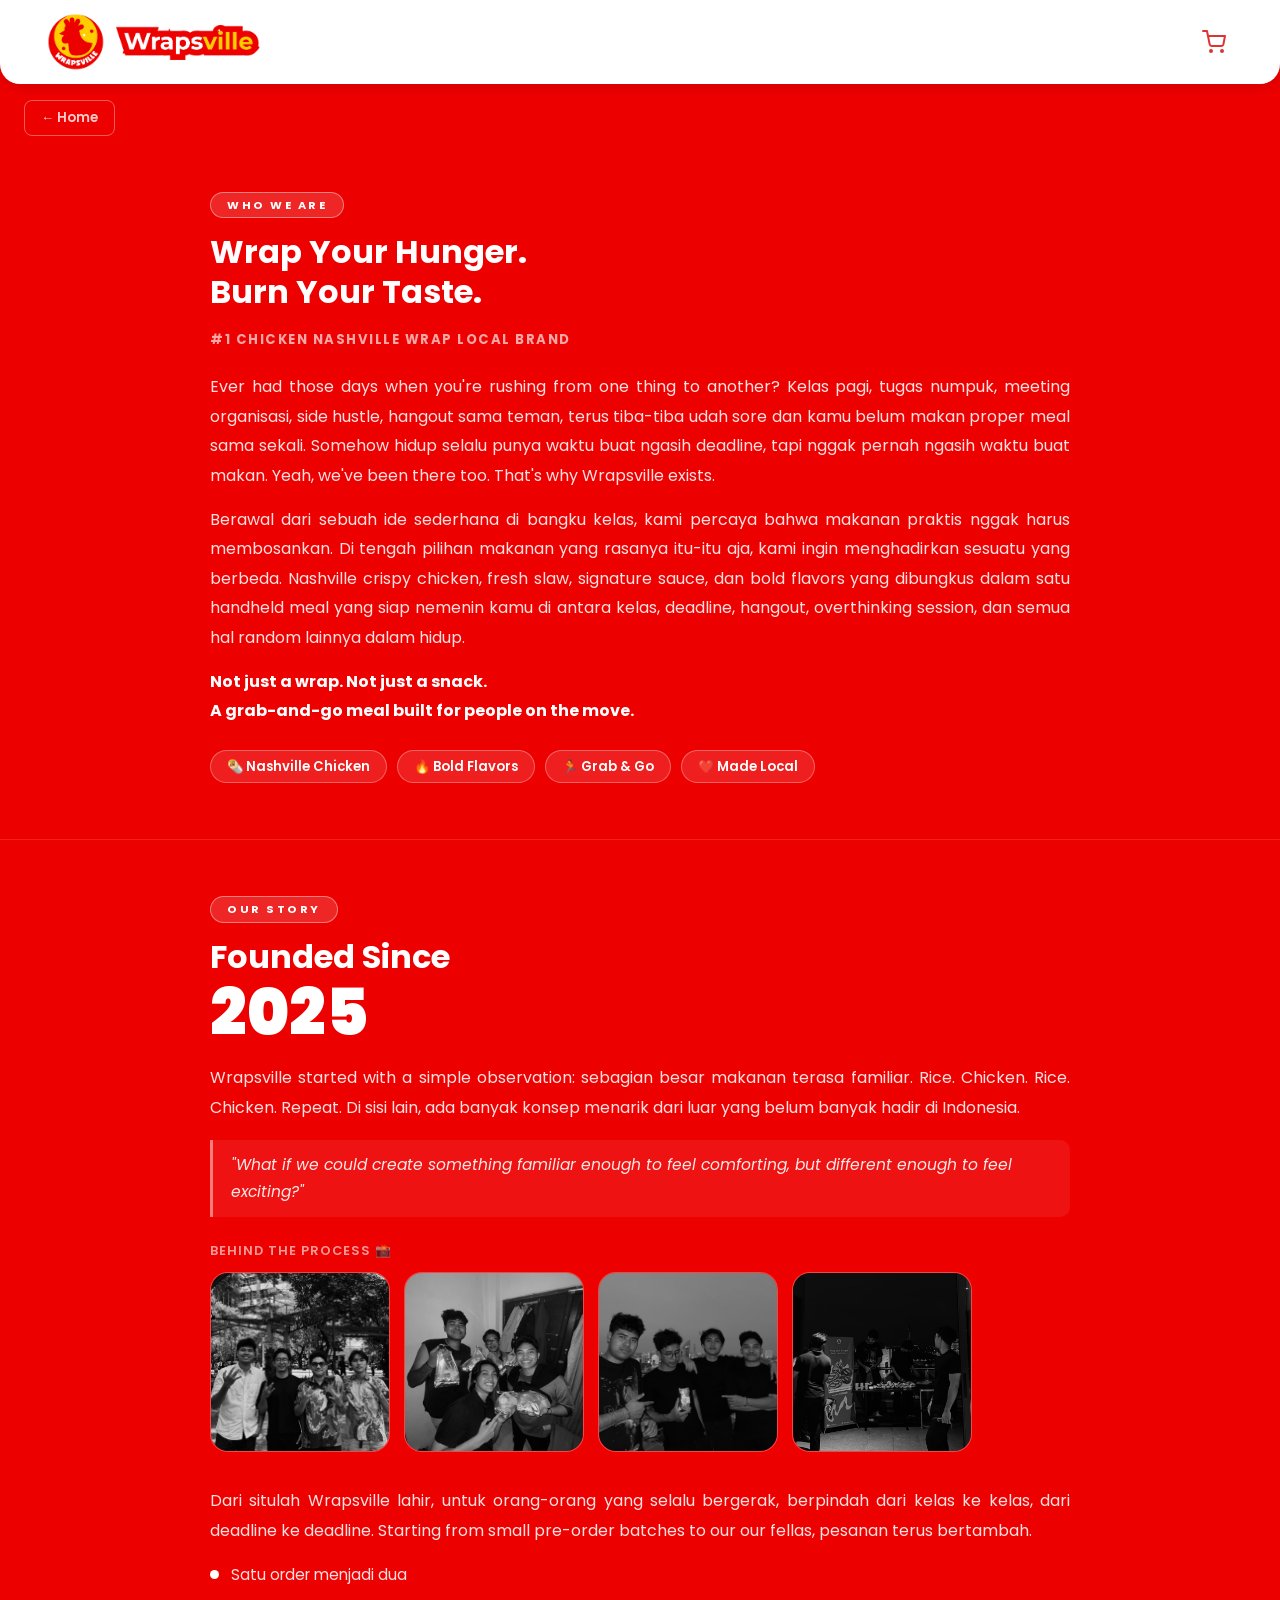
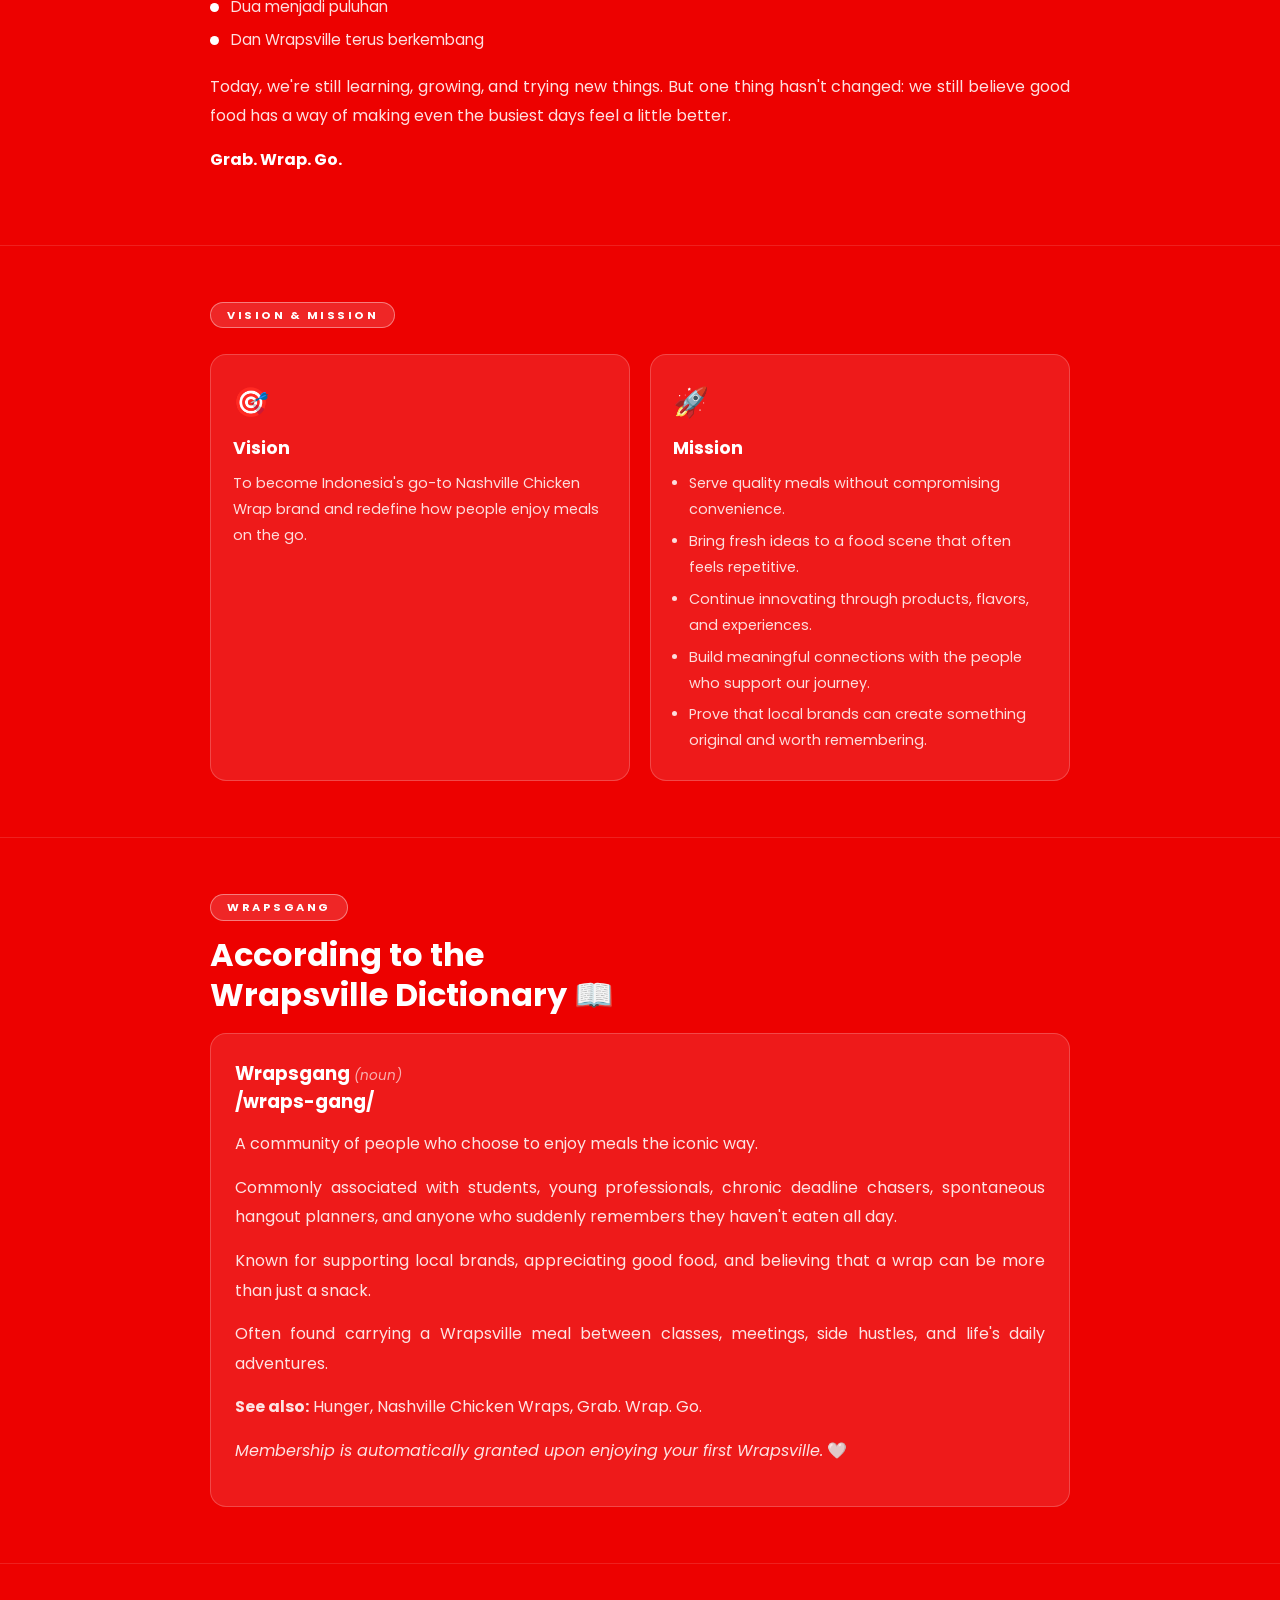
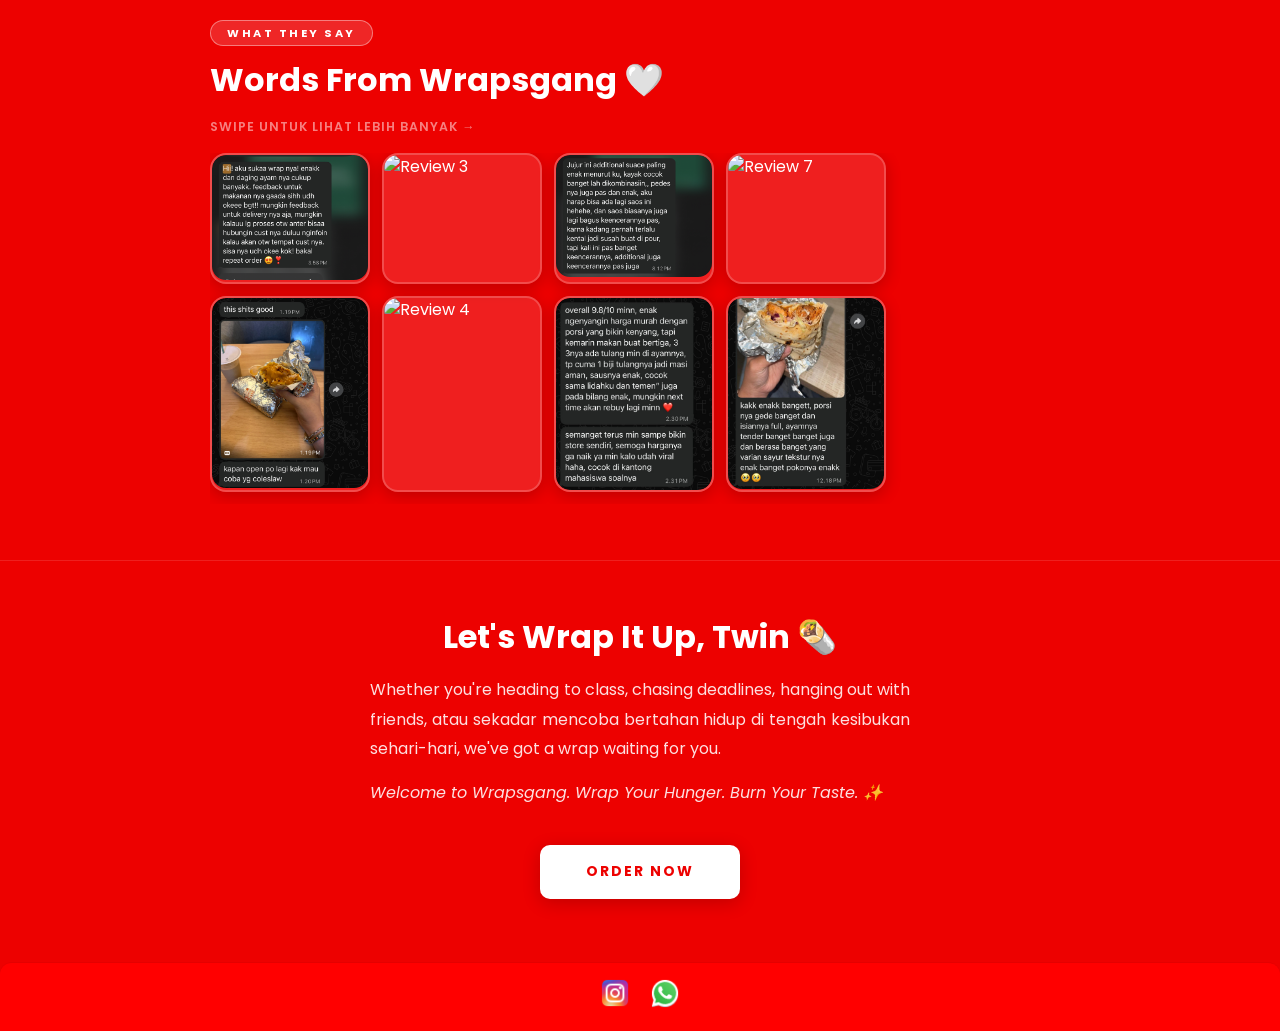
==== about.html @ b7c37b1e "update v2" ====
<!DOCTYPE html>
<html lang="id">
<head>
  <meta charset="UTF-8">
  <meta name="viewport" content="width=device-width, initial-scale=1.0">
  <title>About Us - Wrapsville</title>
  <link rel="stylesheet" href="css/style.css">
  <link rel="stylesheet" href="css/about.css">
</head>
<body>

  <!-- Navbar -->
  <header class="navbar">
    <div class="container">
      <div class="logo-wrapper">
        <img src="images/logowrapsville.png" alt="Wrapsville Logo" class="logo">
        <img src="images/text-wrapsville.png" alt="Wrapsville Text" class="logo-text">
      </div>
      <nav>
        <ul>
          <li>
            <a href="order.html" class="navbar-cart-btn" title="Order">
              <svg width="24" height="24" viewBox="0 0 24 24" fill="none" stroke="currentColor" stroke-width="2" stroke-linecap="round" stroke-linejoin="round">
                <circle cx="9" cy="21" r="1"/><circle cx="20" cy="21" r="1"/>
                <path d="M1 1h4l2.68 13.39a2 2 0 002 1.61h9.72a2 2 0 002-1.61L23 6H6"/>
              </svg>
            </a>
          </li>
        </ul>
      </nav>
    </div>
  </header>

  <main>
    <a href="index.html" class="au-back-btn">← Home</a>

    <!-- ===== WHO WE ARE ===== -->
    <section class="au-section au-who">
      <div class="au-container">

        <div class="au-badge">WHO WE ARE</div>
        <h2 class="au-title">Wrap Your Hunger.<br>Burn Your Taste.</h2>
        <p class="au-tagline">#1 Chicken Nashville Wrap Local Brand</p>

        <p class="au-body">
          Ever had those days when you're rushing from one thing to another?
            Kelas pagi, tugas numpuk, meeting organisasi, side hustle, hangout sama teman, terus tiba-tiba udah sore dan kamu belum makan proper meal sama sekali.
            Somehow hidup selalu punya waktu buat ngasih deadline, tapi nggak pernah ngasih waktu buat makan.
            Yeah, we've been there too.
            That's why Wrapsville exists.
        </p>
        <p class="au-body">
        Berawal dari sebuah ide sederhana di bangku kelas, kami percaya bahwa makanan praktis nggak harus membosankan. Di tengah pilihan makanan yang rasanya itu-itu aja, kami ingin menghadirkan sesuatu yang berbeda.
        Nashville crispy chicken, fresh slaw, signature sauce, dan bold flavors yang dibungkus dalam satu handheld meal yang siap nemenin kamu di antara kelas, deadline, hangout, overthinking session, dan semua hal random lainnya dalam hidup.
        </p>
        <p class="au-body au-closing-line">
          Not just a wrap. Not just a snack.<br>
          A grab-and-go meal built for people on the move.
        </p>

        <div class="au-pills">
          <span class="au-pill">🌯 Nashville Chicken</span>
          <span class="au-pill">🔥 Bold Flavors</span>
          <span class="au-pill">🏃 Grab &amp; Go</span>
          <span class="au-pill">❤️ Made Local</span>
        </div>

      </div>
    </section>

    <!-- ===== OUR STORY ===== -->
    <section class="au-section au-founded">
      <div class="au-container au-founded-grid">

        <div class="au-founded-text">
          <div class="au-founded-top">
            <div class="au-badge">OUR STORY</div>
            <h2 class="au-title">Founded Since<br><span class="au-year">2025</span></h2>
          </div>

          <p class="au-body">
            Wrapsville started with a simple observation: sebagian besar makanan terasa familiar.
            Rice. Chicken. Rice. Chicken. Repeat. Di sisi lain, ada banyak konsep menarik dari
            luar yang belum banyak hadir di Indonesia.
          </p>

          <blockquote class="au-quote">
            "What if we could create something familiar enough to feel comforting,
            but different enough to feel exciting?"
          </blockquote>

          <!-- Swipeable moments gallery -->
          <div class="au-moments-wrap">
            <p class="au-moments-label">Behind the Process 📸</p>
            <div class="au-moments">
              <div class="au-moment-item">
                <img src="images/moment1.jpeg" alt="Wrapsville Moment 1">
              </div>
              <div class="au-moment-item">
                <img src="images/moment2.jpg" alt="Wrapsville Moment 2">
              </div>
              <div class="au-moment-item">
                <img src="images/moment3.jpeg" alt="Wrapsville Moment 3">
              </div>
              <div class="au-moment-item">
                <img src="images/moment4.jpeg" alt="Wrapsville Moment 4">
              </div>
            </div>
          </div>

          <p class="au-body">
            Dari situlah Wrapsville lahir, untuk orang-orang yang selalu bergerak,
            berpindah dari kelas ke kelas, dari deadline ke deadline.
            Starting from small pre-order batches to our our fellas,
            pesanan terus bertambah.
          </p>

          <div class="au-milestones">
            <div class="au-milestone"><span class="au-milestone-dot"></span><span>Satu order menjadi dua</span></div>
            <div class="au-milestone"><span class="au-milestone-dot"></span><span>Dua menjadi puluhan</span></div>
            <div class="au-milestone"><span class="au-milestone-dot"></span><span>Dan Wrapsville terus berkembang</span></div>
          </div>

          <p class="au-body">
            Today, we're still learning, growing, and trying new things.
            But one thing hasn't changed:
            we still believe good food has a way of making even the busiest days feel a little better.
          </p>
          <p class="au-body au-closing-line">Grab. Wrap. Go.</p>
        </div>


      </div>
    </section>

    <!-- ===== VISION & MISSION ===== -->
    <section class="au-section au-vismis">
      <div class="au-container">

        <div class="au-badge">VISION & MISSION</div>

        <div class="au-vismis-grid">
          <div class="au-vismis-card">
            <span class="au-vismis-icon">🎯</span>
            <h3>Vision</h3>
            <p>To become Indonesia's go-to Nashville Chicken Wrap brand and redefine
            how people enjoy meals on the go.</p>
          </div>

          <div class="au-vismis-card">
            <span class="au-vismis-icon">🚀</span>
            <h3>Mission</h3>
            <ul>
              <li>Serve quality meals without compromising convenience.</li>
              <li>Bring fresh ideas to a food scene that often feels repetitive.</li>
              <li>Continue innovating through products, flavors, and experiences.</li>
              <li>Build meaningful connections with the people who support our journey.</li>
              <li>Prove that local brands can create something original and worth remembering.</li>
            </ul>
          </div>
        </div>

      </div>
    </section>

    <!-- ===== WRAPSGANG ===== -->
    <section class="au-section au-wrapsgang">
      <div class="au-container">

        <div class="au-badge">WRAPSGANG</div>
        <h2 class="au-title">According to the<br>Wrapsville Dictionary 📖</h2>

       <div class="au-wg-def">

  <p class="au-wg-word">
    Wrapsgang <em>(noun)</em><br>
    /wraps-gang/
  </p>

  <p class="au-body">
    A community of people who choose to enjoy meals the iconic way.
  </p>

  <p class="au-body">
    Commonly associated with students, young professionals,
    chronic deadline chasers, spontaneous hangout planners,
    and anyone who suddenly remembers they haven't eaten all day.
  </p>

  <p class="au-body">
    Known for supporting local brands, appreciating good food,
    and believing that a wrap can be more than just a snack.
  </p>

  <p class="au-body">
    Often found carrying a Wrapsville meal between classes,
    meetings, side hustles, and life's daily adventures.
  </p>

  <p class="au-body">
    <strong>See also:</strong> Hunger, Nashville Chicken Wraps, Grab. Wrap. Go.
  </p>

  <p class="au-body">
    <em>Membership is automatically granted upon enjoying your first Wrapsville.</em> 🤍
  </p>

</div>

      </div>
    </section>

    <!-- ===== TESTIMONI ===== -->
    <section class="au-section au-testi">
      <div class="au-container">

        <div class="au-badge">WHAT THEY SAY</div>
        <h2 class="au-title">Words From Wrapsgang 🤍</h2>
        <p class="au-testi-hint">Swipe untuk lihat lebih banyak →</p>

        <div class="au-testi-scroll">
          <!-- Row 1 -->
          <div class="au-testi-img testi-pop"><img src="images/testi1.PNG" alt="Review 1"></div>
          <div class="au-testi-img testi-pop"><img src="images/testi2.PNG" alt="Review 2"></div>
          <div class="au-testi-img testi-pop"><img src="images/testi3.png" alt="Review 3"></div>
          <div class="au-testi-img testi-pop"><img src="images/testi4.png" alt="Review 4"></div>
          <div class="au-testi-img testi-pop"><img src="images/testi5.PNG" alt="Review 5"></div>
          <!-- Row 2 -->
          <div class="au-testi-img testi-pop"><img src="images/testi6.jpeg" alt="Review 6"></div>
          <div class="au-testi-img testi-pop"><img src="images/testi7.png" alt="Review 7"></div>
          <div class="au-testi-img testi-pop"><img src="images/testi8.jpeg" alt="Review 8"></div>
          <div class="au-testi-img testi-pop"><img src="images/testi9.jpeg" alt="Review 9"></div>
          <div class="au-testi-img testi-pop"><img src="images/testi10.jpeg" alt="Review 10"></div>
          <div class="au-testi-img testi-pop"><img src="images/testi11.jpeg" alt="Review 11"></div>
          <div class="au-testi-img testi-pop"><img src="images/testi12.jpeg" alt="Review 12"></div>
          <div class="au-testi-img testi-pop"><img src="images/testi13.jpeg" alt="Review 13"></div>
          <div class="au-testi-img testi-pop"><img src="images/testi14.jpeg" alt="Review 14"></div>
        </div>

      </div>
    </section>

    <!-- ===== CTA ENDING ===== -->
    <section class="au-section au-cta">
      <div class="au-container au-cta-inner">
        <h2 class="au-title">Let's Wrap It Up, Twin 🌯</h2>
        <p class="au-body">
          Whether you're heading to class, chasing deadlines, hanging out with friends,
          atau sekadar mencoba bertahan hidup di tengah kesibukan sehari-hari,
          we've got a wrap waiting for you.
        </p>
        <p class="au-body"><em>Welcome to Wrapsgang. Wrap Your Hunger. Burn Your Taste. ✨</em></p>
        <a href="order.html" class="btn-order au-cta-btn">ORDER NOW</a>
      </div>
    </section>

  </main>

  <footer>
    <section class="contact">
      <a href="https://www.instagram.com/wrapsville" target="_blank">
        <img src="images/instagram.png" alt="Instagram" class="social-icon">
      </a>
      <a href="https://wa.me/6285726611421" target="_blank">
        <img src="images/whatsapp.png" alt="WhatsApp" class="social-icon">
      </a>
    </section>
  </footer>

  <script>
    const testiItems = document.querySelectorAll(".au-testi-img.testi-pop");
    const testiObserver = new IntersectionObserver((entries) => {
      entries.forEach((entry, i) => {
        if (entry.isIntersecting) {
          setTimeout(() => {
            entry.target.classList.add("testi-pop-visible");
          }, i * 60);
          testiObserver.unobserve(entry.target);
        }
      });
    }, { threshold: 0.1, rootMargin: "0px 0px -40px 0px" });
    testiItems.forEach(item => testiObserver.observe(item));

    /* Drag-to-scroll on desktop */
    const scroll = document.querySelector(".au-testi-scroll");
    if (scroll) {
      let isDown = false, startX, scrollLeft;
      scroll.addEventListener("mousedown", e => {
        isDown = true; startX = e.pageX - scroll.offsetLeft; scrollLeft = scroll.scrollLeft;
      });
      scroll.addEventListener("mouseleave", () => isDown = false);
      scroll.addEventListener("mouseup", () => isDown = false);
      scroll.addEventListener("mousemove", e => {
        if (!isDown) return;
        e.preventDefault();
        scroll.scrollLeft = scrollLeft - (e.pageX - scroll.offsetLeft - startX);
      });
    }
  </script>

</body>
</html>
---- css/style.css ----
@import url('https://fonts.googleapis.com/css2?family=Poppins:wght@400;500;600;700;800;900&display=swap');

@font-face {
  font-family: 'beautifreak';
  src: url('../fonts/beautifreak.otf') format('opentype');
  font-weight: normal;
  font-style: normal;
}

* {
  margin: 0;
  padding: 0;
  box-sizing: border-box;
}

body {
  font-family: 'Poppins', sans-serif;
  background-color: #ed0100; 
  color: #fff;
  line-height: 1.5;
}

/* ===== Splash Screen ===== */
#splashScreen {
  position: fixed;
  inset: 0;
  background: #ffffff;
  display: flex;
  flex-direction: column;
  align-items: center;
  justify-content: center;
  gap: 24px;
  z-index: 9999;
  transition: opacity 0.6s ease;
}

#splashScreen.splash-fade-out {
  opacity: 0;
  pointer-events: none;
}

#splashLogo {
  width: 180px;
  height: auto;
  animation: splashPop 0.5s cubic-bezier(0.175, 0.885, 0.32, 1.275) forwards;
}

#splashTagline {
  width: 220px;
  height: auto;
  animation: splashFadeUp 0.5s ease 0.25s both;
}

@keyframes splashPop {
  from { transform: scale(0.5); opacity: 0; }
  to   { transform: scale(1);   opacity: 1; }
}

@keyframes splashFadeUp {
  from { transform: translateY(14px); opacity: 0; }
  to   { transform: translateY(0);    opacity: 1; }
}

/* ===== Navbar ===== */
.navbar {
  background-color: #fff;
  color: #d33;
  padding: 12px 16px;
  position: sticky;
  top: 0;
  z-index: 100;
  box-shadow: 0 4px 12px rgba(0,0,0,0.1);
  border-radius: 0 0 20px 20px;
}

.navbar .container {
  display: flex;
  justify-content: space-between;
  align-items: center;
}

/* Bungkus logo + tulisan */
.logo-wrapper {
  display: flex;
  align-items: center;
  gap: 10px;
}

.navbar .logo {
  height: 50px;
}

.navbar .logo-text {
  height: 25px;
}

.navbar nav ul {
  list-style: none;
  display: flex;
  gap: 3px;
}

.navbar nav ul li a {
  text-decoration: none;
  color: #d33;
  font-weight: bold;
  padding: 1px 5px;
  border-radius: 6px;
  transition: background 0.3s;
}

.navbar nav ul li a:hover {
  background-color: #f2f2f2;
}

.navbar-cart-btn {
  display: flex;
  align-items: center;
  justify-content: center;
  color: #d33;
  padding: 6px;
  border-radius: 8px;
  transition: background 0.2s;
  text-decoration: none;
}

.navbar-cart-btn:hover {
  background-color: #f2f2f2;
}

.navbar-cart-btn svg {
  display: block;
}

/* ===== Tweak Responsive Navbar (letakkan setelah definisi di atas) ===== */
@media (min-width: 769px) {
  .logo-wrapper { margin-left: 30px; }
  .navbar .logo { height: 60px; }
  .navbar .logo-text { height: 35px; }
  .navbar nav ul { margin-right: 30px; gap: 10px; }
  .navbar nav ul li a { font-size: 0.85rem; letter-spacing: 1px; padding: 3px 8px; }
}

@media (max-width: 768px) {
  .navbar nav ul { justify-content: flex-start; gap: 3px; }
  .navbar nav ul li a { font-size: 0.85rem; letter-spacing: 0.5px; padding: 2px 6px; }
  .navbar .logo { height: 45px; }
  .navbar .logo-text { height: 22px; }
}


/* Hero Section */
.hero {
  position: relative;
  text-align: center;
  padding: 20px;
}

.hero-img {
  width: 100%;
  max-height: 300px;
  object-fit: cover;
  border-radius: 12px;
}

.hero-text {
  position: absolute;
  top: 50%;
  left: 50%;
  transform: translate(-50%, -50%);
  color: #fff;
  width: 90%;
  text-decoration: solid;
}

.hero-text h1 {
  font-size: 2rem;
  margin-bottom: 8px;
  color: #fff;
  
}

.hero-text p {
  font-size: 1rem;
  margin-bottom: 42px;
  margin-top: 20px;
  font-weight: bold;
}

@media (max-width: 480px) {
    .hero-text .hero-logo {
        width: 100px; /* lebih kecil di mobile */
        height: 100px;
    }
}

.btn-aboutus {
  display: inline-block;
  margin-bottom: 14px;
  padding: 8px 20px;
  background: rgba(255,255,255,0.15);
  color: #fff;
  text-decoration: none;
  font-size: 0.82rem;
  font-weight: 700;
  letter-spacing: 1px;
  border-radius: 8px;
  border: 1.5px solid rgba(255,255,255,0.45);
  transition: background 0.2s, border-color 0.2s;
}

.btn-aboutus:hover {
  background: rgba(255,255,255,0.25);
  border-color: #fff;
}

.btn-order {
  display: inline-block;
  padding: 14px 40px;
  background: #fff;
  color: #ed0100;
  text-decoration: none;
  font-family: 'Poppins', sans-serif;
  font-size: 0.95rem;
  font-weight: 700;
  letter-spacing: 1.5px;
  border-radius: 50px;
  position: relative;
  overflow: hidden;
  box-shadow: 0 4px 18px rgba(0,0,0,0.18);
  transition: transform 0.25s, box-shadow 0.25s, background 0.3s, color 0.3s;
}

/* Shimmer sweep */
.btn-order::after {
  content: '';
  position: absolute;
  top: 0;
  left: -110%;
  width: 70%;
  height: 100%;
  background: linear-gradient(120deg, transparent, rgba(255,255,255,0.55), transparent);
  transition: left 0.55s ease;
}

.btn-order:hover {
  background: #ed0100;
  color: #fff;
  transform: scale(1.06);
  box-shadow: 0 8px 28px rgba(237,1,0,0.4);
}

.btn-order:hover::after {
  left: 150%;
}

/* ===== About Section ===== */
.about {
  display: grid;
  grid-template-columns: 1.5fr 1fr; /* gambar kiri, teks kanan */
  align-items: center;
  gap: 40px;
  max-width: 1100px;
  margin: 20px auto; /* rapat ke hero */
  padding: 40px 40px 20px 40px; /* padding bawah dikurangi supaya level lebih mepet */
  color: #fff;
  border-radius: 12px;
}

.about-image {
  display: flex;
  flex-direction: row;
  justify-content: flex-start; /* konten mulai dari kiri */
  align-items: flex-start;
  gap: 0px; 
}

.about-image .menu-item {
  text-align: center;
  margin: 0; 
  padding: 0;
  flex: none; 
}

.about-image .menu-item img {
  display: block;
  margin: 0;
  max-width: 220px; 
  border-radius: 12px;
}

.about-image .menu-item:nth-child(1) img {
  max-width: 180px; 
}

.about-image .menu-item:nth-child(2) img {
  max-width: 180px; 
}

.about-image .menu-item:nth-child(3) img {
  max-width: 180px;
  width: 180px;
  object-fit: contain;
}

.about-image .menu-item h3 {
  margin: 0;
  font-size: 1.1rem;
  font-weight: 600;
  text-transform: uppercase;
}

/* About Text */
.about-text {
  text-align: left; /* rata kanan di desktop */
}

.about-text h2 {
  font-size: 2rem;
  font-weight: 700;
  margin-bottom: 16px;
}

.about-text p {
  font-size: 1rem;
  line-height: 1.8;
  text-align: justify;
}

/* ===== Level Section ===== */
.level {
  display: grid;
  grid-template-columns: 1fr 1fr; /* teks kiri, gambar kanan */
  align-items: center;
  gap: 40px;
  max-width: 1100px;
  margin: 0 auto;
  padding: 20px 40px 40px 40px; /* padding atas dikurangi supaya mepet ke about */
  color: #fff;
}

.level-text h2 {
  font-family: "beautifreak", sans-serif;
  font-size: 2.5rem;
  font-weight: 700;
  margin-bottom: 16px;
  line-height: 1.2;
}

.level-text p {
  font-size: 1.2rem;
  line-height: 1.8;
  text-align: justify;
}

.level-image img {
  width: 100%;
  max-width: 600px;
  border-radius: 16px;
  margin: 0 auto;
  margin-right: -100px;
}

/* ===== Responsive Mobile ===== */
@media (max-width: 768px) {
  .about,
  .level {
    grid-template-columns: 1fr;
    text-align: center;
    padding: 20px 20px;
    margin: 20px auto;
  }

  /* About mobile: teks dulu, gambar HC & HS di bawah */
  .about {
    display: flex;
    flex-direction: column;
    align-items: center;
  }

  .about-text {
    order: 1;
    margin-bottom: 20px;
    text-align: center; /* rata tengah di mobile */
  }

  .about-image {
    order: 2;
    display: flex;
    flex-direction: row;
    justify-content: space-around;
    width: 100%;
    gap: 20px;
  }

  .about-image .menu-item img {
    max-width: 120px; 
  }

  .about-image .menu-item h3 {
    font-size: 0.95rem;
  }

  .about-text h2 {
    font-size: 2rem;
  }

  .about-text p {
    font-size: 1rem;
  }

  .level-text h2 {
    font-size: 2rem;
    margin-bottom: 10px;
  }

  .level-text p {
    font-size: 1rem;
    margin: 0 auto 20px;
  }

  .level-image img {
    max-width: 100%;
  }
}

/* About Section Scroll Horizontal Mobile */
@media (max-width: 768px) {
  .about-image {
    display: flex;
    flex-direction: row;
    overflow-x: auto; /* aktifkan scroll horizontal */
    gap: 16px;
    padding: 10px 0;
    scroll-padding: 10px; /* jarak awal scroll */
    -webkit-overflow-scrolling: touch; /* smooth scroll iOS */
    background: rgba(255,255,255,0.05); /* efek background tipis */
    border-radius: 12px;
  }

  .about-image::-webkit-scrollbar {
    height: 8px; /* tinggi scrollbar */
  }

  .about-image::-webkit-scrollbar-track {
    background: rgba(255,255,255,0.1); 
    border-radius: 4px;
  }

  .about-image::-webkit-scrollbar-thumb {
    background: #ffcd0f; /* warna merah khas Wrapsville */
    border-radius: 4px;
  }

  .about-image .menu-item {
    flex: 0 0 auto; /* jangan mengecil */
    text-align: center;
    background: rgba(255,255,255,0.05);
    padding: 8px;
    border-radius: 12px;
    transition: transform 0.3s;
  }

  .about-image .menu-item:hover {
    transform: scale(1.05);
    background: rgba(255,255,255,0.1);
  }

  .about-image .menu-item img {
    max-width: 120px;
    border-radius: 10px;
  }

  .about-image .menu-item h3 {
    font-size: 1rem;
    margin-top: 6px;
  }
}



/* Floating wraps around about section */
.floating-wraps {
  position: absolute; 
  top: 300px; /* sesuaikan supaya berada di posisi yang diinginkan */
  width: 100%;
  z-index: 1;
}

.wrap-image {
  position: absolute;
  top: -50px; /* naikkan gambar wrap supaya tidak bikin space kosong */
  width: 140px;
  opacity: 0;
  transform: translateY(30px);
  transition: all 0.8s ease;
  z-index: 1;
}
/* wrap kiri awal lebih bawah */
.wrap-image.left {
  left: 0;
  transform: translateY(60px); /* posisi awal lebih bawah */
}

/* wrap kanan normal */
.wrap-image.right {
  right: 0;
  transform: translateY(30px);
}

/* saat show, wrap kiri punya animasi float */
.wrap-image.left.show {
  opacity: 1;
  transform: translateY(50px); /* posisi float relatif lebih bawah */
  animation: float-left 4s ease-in-out infinite;
}

/* wrap kanan show tetap seperti sebelumnya */
.wrap-image.right.show {
  opacity: 1;
  transform: translateY(0);
  animation: float 4s ease-in-out infinite;
}

/* float kiri animasi terpisah */
@keyframes float-left {
  0% { transform: translateY(50px); }
  50% { transform: translateY(40px); }
  100% { transform: translateY(50px); }
}

/* float kanan animasi lama */
@keyframes float {
  0% { transform: translateY(0); }
  50% { transform: translateY(-10px); }
  100% { transform: translateY(0); }
}

/* Media query responsive */
@media (max-width: 480px) {
  .wrap-image { width: 80px; }
  .wrap-image.left { left: 0px; }
  .wrap-image.right { right: 0px; }
}



footer {
    padding: 15px;
    text-align: center;
    font-size: 0.9rem;
    color: #000; /* tulisan copyright tetap terlihat */
    border-top: 1px solid rgba(0,0,0,0.1);
    background-color: red;
    border-radius: 12px 12px 0 0; /* rounded di atas */
}

footer .contact {
    margin-bottom: 8px;
}

footer .contact a {
    margin: 0 8px;
    display: inline-block;
}

footer .social-icon {
    width: 30px;  /* ukuran logo */
    height: auto;
    vertical-align: middle;
    transition: transform 0.3s;
}

footer .social-icon:hover {
    transform: scale(1.1); /* efek hover sedikit membesar */
}


/* Responsive text adjustments */
@media (min-width: 768px) {
  .hero-text h1 {
    font-size: 3rem;
  }

  .hero-text p {
    font-size: 1.2rem;
  }

  .btn-order {
    font-size: 0.9rem;
    letter-spacing: 2.5px;
  }
}

/* ===== About images swipe horizontal di Mobile ===== */
@media (max-width: 768px) {
  .about-image {
    order: 2;
    display: flex;
    flex-direction: row;
    overflow-x: auto; /* bisa di-swipe horizontal */
    justify-content: flex-start;
    width: 100%;
    gap: 20px;
    padding-bottom: 10px; /* space bawah */
    -webkit-overflow-scrolling: touch; /* smooth swipe di iOS */
  }

  .about-image .menu-item {
    flex: 0 0 auto; /* jangan mengecil */
    text-align: center;
  }

  .about-image .menu-item img {
    width: auto; /* tetap sesuai ukuran sebelumnya */
    max-width: none;
    height: auto;
    border-radius: 12px;
  }
}

/* ===== Level section mobile ===== */
@media (max-width: 768px) {
  .level {
    display: flex;
    flex-direction: column; /* teks dulu, gambar di bawah */
    align-items: center; /* center horizontal semua konten */
    text-align: center; /* rata tengah teks */
    padding: 20px 20px;
    gap: 20px;
  }


  .level-image img {
    width: 95vw;    /* hampir full screen */
    height: auto;   /* tetap proporsional */
    max-width: none;
    margin: 0 auto;
    display: block;
  }
}

html, body {
  height: 100%;
  margin: 0;
  display: flex;
  flex-direction: column;
}

/* Biar main ngisi ruang di atas footer */
main {
  flex: 1;
}
---- css/about.css ----
/* ===== Back Button ===== */
.au-back-btn {
  display: inline-block;
  margin: 16px 0 0 24px;
  padding: 7px 16px;
  color: rgba(255,255,255,0.8);
  text-decoration: none;
  font-size: 0.82rem;
  font-weight: 600;
  border: 1.5px solid rgba(255,255,255,0.35);
  border-radius: 8px;
  transition: color 0.2s, border-color 0.2s, background 0.2s;
}

.au-back-btn:hover {
  color: #fff;
  border-color: #fff;
  background: rgba(255,255,255,0.1);
}

/* ===== Base ===== */
.au-section {
  padding: 56px 24px;
  border-bottom: 1px solid rgba(255, 255, 255, 0.12);
}

.au-section:last-of-type {
  border-bottom: none;
}

.au-container {
  max-width: 860px;
  margin: 0 auto;
}

/* Badge */
.au-badge {
  display: inline-block;
  background: rgba(255, 255, 255, 0.15);
  border: 1.5px solid rgba(255, 255, 255, 0.4);
  border-radius: 50px;
  padding: 4px 16px;
  font-size: 0.7rem;
  font-weight: 700;
  letter-spacing: 2.5px;
  color: #fff;
  margin-bottom: 14px;
}

/* Title */
.au-title {
  font-size: 2rem;
  font-weight: 700;
  color: #fff;
  line-height: 1.25;
  margin-bottom: 18px;
}

/* Tagline */
.au-tagline {
  font-size: 0.82rem;
  font-weight: 700;
  letter-spacing: 1.5px;
  color: rgba(255,255,255,0.65);
  text-transform: uppercase;
  margin-bottom: 22px;
}

/* Body text */
.au-body {
  font-size: 1rem;
  line-height: 1.85;
  color: rgba(255, 255, 255, 0.88);
  margin-bottom: 14px;
  text-align: justify;
}

.au-closing-line {
  font-weight: 700;
  color: #fff;
}

/* ===== WHO WE ARE — Hero Logo ===== */
.au-hero-logo-wrap {
  text-align: center;
  margin-bottom: 28px;
}

.au-hero-logo {
  width: 90px;
  height: auto;
  display: inline-block;
  filter: drop-shadow(0 8px 20px rgba(0,0,0,0.2));
  animation: floatSlow 4s ease-in-out infinite;
}

/* Pills */
.au-pills {
  display: flex;
  flex-wrap: wrap;
  gap: 10px;
  margin-top: 24px;
}

.au-pill {
  background: rgba(255,255,255,0.12);
  border: 1.5px solid rgba(255,255,255,0.3);
  border-radius: 50px;
  padding: 6px 16px;
  font-size: 0.82rem;
  font-weight: 600;
  color: #fff;
}

/* ===== Moments Gallery ===== */
.au-moments-wrap {
  margin: 24px 0;
}

.au-moments-label {
  font-size: 0.8rem;
  font-weight: 600;
  letter-spacing: 1px;
  color: rgba(255,255,255,0.6);
  text-transform: uppercase;
  margin-bottom: 12px;
}

.au-moments {
  display: flex;
  flex-direction: row;
  gap: 14px;
  overflow-x: auto;
  padding-bottom: 10px;
  -webkit-overflow-scrolling: touch;
  scroll-snap-type: x mandatory;
}

.au-moments::-webkit-scrollbar {
  height: 4px;
}

.au-moments::-webkit-scrollbar-track {
  background: rgba(255,255,255,0.1);
  border-radius: 4px;
}

.au-moments::-webkit-scrollbar-thumb {
  background: rgba(255,255,255,0.4);
  border-radius: 4px;
}

.au-moment-item {
  flex: 0 0 auto;
  scroll-snap-align: start;
  width: 180px;
  height: 180px;
  border-radius: 18px;
  overflow: hidden;
  background: rgba(255,255,255,0.1);
  border: 1.5px solid rgba(255,255,255,0.2);
  transition: transform 0.2s;
}

.au-moment-item:hover {
  transform: scale(1.03);
}

.au-moment-item img {
  width: 100%;
  height: 100%;
  object-fit: cover;
  display: block;
}


.au-moment-item {
  position: relative;
}

/* ===== OUR STORY ===== */
.au-founded-grid {
  display: block;
}

.au-founded-top {
  margin-bottom: 4px;
}

.au-year {
  font-size: 4rem;
  font-weight: 900;
  color: #fff;
  display: block;
  line-height: 1;
  margin-top: 4px;
}

.au-quote {
  border-left: 3px solid rgba(255,255,255,0.45);
  padding: 12px 18px;
  margin: 18px 0;
  font-style: italic;
  font-size: 0.97rem;
  color: rgba(255,255,255,0.9);
  line-height: 1.7;
  background: rgba(255,255,255,0.07);
  border-radius: 0 10px 10px 0;
}

.au-milestones {
  display: flex;
  flex-direction: column;
  gap: 10px;
  margin: 18px 0 20px;
}

.au-milestone {
  display: flex;
  align-items: center;
  gap: 12px;
  font-size: 0.95rem;
  color: rgba(255,255,255,0.88);
}

.au-milestone-dot {
  width: 9px;
  height: 9px;
  border-radius: 50%;
  background: #fff;
  flex-shrink: 0;
}

/* Desktop: kanan column */
.au-founded-img-desktop {
  display: flex;
  align-items: center;
  justify-content: center;
  position: sticky;
  top: 100px;
}

/* Mobile inline: hidden di desktop */
.au-founded-img-mobile {
  display: none;
}

.au-story-img {
  width: 100%;
  max-width: 240px;
  display: block;
  margin: 0 auto;
  filter: drop-shadow(0 12px 28px rgba(0,0,0,0.2));
  animation: floatSlow 4s ease-in-out infinite;
}

@keyframes floatSlow {
  0%, 100% { transform: translateY(0); }
  50%       { transform: translateY(-14px); }
}

/* ===== Vision & Mission ===== */
.au-vismis-grid {
  display: grid;
  grid-template-columns: 1fr 1fr;
  gap: 20px;
  margin-top: 12px;
}

.au-vismis-card {
  background: rgba(255, 255, 255, 0.1);
  border: 1.5px solid rgba(255, 255, 255, 0.2);
  border-radius: 16px;
  padding: 26px 22px;
}

.au-vismis-icon {
  font-size: 1.8rem;
  display: block;
  margin-bottom: 10px;
}

.au-vismis-card h3 {
  font-size: 1.1rem;
  font-weight: 700;
  color: #fff;
  margin-bottom: 10px;
}

.au-vismis-card p,
.au-vismis-card li {
  font-size: 0.9rem;
  line-height: 1.8;
  color: rgba(255, 255, 255, 0.85);
}

.au-vismis-card ul {
  padding-left: 16px;
  display: flex;
  flex-direction: column;
  gap: 6px;
}

/* ===== Wrapsgang ===== */
.au-wg-def {
  background: rgba(255,255,255,0.1);
  border: 1.5px solid rgba(255,255,255,0.2);
  border-radius: 16px;
  padding: 26px 24px;
  margin-top: 12px;
}

.au-wg-word {
  font-size: 1.15rem;
  font-weight: 700;
  color: #fff;
  margin-bottom: 14px;
  line-height: 1.5;
}

.au-wg-word em {
  font-size: 0.85rem;
  font-weight: 400;
  opacity: 0.65;
}

/* ===== Testimonial Screenshot Gallery ===== */
.au-testi-hint {
  font-size: 0.78rem;
  font-weight: 600;
  letter-spacing: 1px;
  color: rgba(255,255,255,0.5);
  text-transform: uppercase;
  margin-bottom: 16px;
}

.au-testi-scroll {
  display: grid;
  grid-template-rows: repeat(2, auto);
  grid-auto-flow: column;
  gap: 12px;
  overflow-x: auto;
  -webkit-overflow-scrolling: touch;
  scroll-snap-type: x mandatory;
  padding-bottom: 12px;
  cursor: grab;
}

.au-testi-scroll:active {
  cursor: grabbing;
}

.au-testi-scroll::-webkit-scrollbar {
  height: 4px;
}

.au-testi-scroll::-webkit-scrollbar-track {
  background: rgba(255,255,255,0.1);
  border-radius: 4px;
}

.au-testi-scroll::-webkit-scrollbar-thumb {
  background: rgba(255,255,255,0.4);
  border-radius: 4px;
}

.au-testi-img {
  scroll-snap-align: start;
  width: 160px;
  flex-shrink: 0;
  border-radius: 16px;
  overflow: hidden;
  background: rgba(255,255,255,0.12);
  border: 2px solid rgba(255,255,255,0.2);
  box-shadow: 0 4px 16px rgba(0,0,0,0.2);
  /* pop-up animation initial state */
  opacity: 0;
  transform: translateY(24px) scale(0.95);
  transition: opacity 0.45s ease, transform 0.45s ease, box-shadow 0.2s;
}

.au-testi-img.testi-pop-visible {
  opacity: 1;
  transform: translateY(0) scale(1);
}

.au-testi-img:hover {
  box-shadow: 0 8px 28px rgba(0,0,0,0.35);
  transform: translateY(-3px) scale(1.02);
}

.au-testi-img img {
  width: 100%;
  height: auto;
  display: block;
  border-radius: 14px;
}

/* Placeholder ketika foto belum ada */
.au-testi-img img[src$="testi1.jpg"],
.au-testi-img img[src$="testi2.jpg"],
.au-testi-img img[src$="testi3.jpg"],
.au-testi-img img[src$="testi4.jpg"],
.au-testi-img img[src$="testi5.jpg"],
.au-testi-img img[src$="testi6.jpg"],
.au-testi-img img[src$="testi7.jpg"],
.au-testi-img img[src$="testi8.jpg"],
.au-testi-img img[src$="testi9.jpg"],
.au-testi-img img[src$="testi10.jpg"] {
  min-height: 200px;
  background: rgba(255,255,255,0.08);
}

/* ===== CTA Ending ===== */
.au-cta {
  border-bottom: none;
}

.au-cta-inner {
  text-align: center;
}

.au-cta-inner .au-title {
  font-size: 2rem;
}

.au-cta-inner .au-body {
  max-width: 540px;
  margin: 0 auto 14px;
}

.au-cta-btn {
  display: inline-block;
  margin-top: 24px;
  padding: 14px 44px;
  background: #fff;
  color: #ed0100;
  font-weight: 700;
  font-size: 0.88rem;
  letter-spacing: 2px;
  border-radius: 10px;
  text-decoration: none;
  border: 2px solid transparent;
  transition: background 0.2s, color 0.2s, border-color 0.2s;
}

.au-cta-btn:hover {
  background: transparent;
  color: #fff;
  border-color: #fff;
}

/* ===== MOBILE (≤ 768px) ===== */
@media (max-width: 768px) {

  .au-section {
    padding: 44px 20px;
  }

  .au-title {
    font-size: 1.55rem;
  }

  .au-year {
    font-size: 3rem;
  }

  .au-body {
    font-size: 0.95rem;
  }

  .au-hero-logo {
    width: 80px;
  }

  /* OUR STORY: 1 kolom, gambar muncul inline */
  .au-founded-grid {
    grid-template-columns: 1fr;
    gap: 0;
  }

  .au-founded-img-desktop {
    display: none;
  }

  .au-founded-img-mobile {
    display: flex;
    justify-content: center;
    margin: 20px 0 24px;
  }

  .au-founded-img-mobile .au-story-img {
    max-width: 130px;
  }

  /* Vismis: 1 kolom */
  .au-vismis-grid {
    grid-template-columns: 1fr;
  }

  .au-cta-inner .au-title {
    font-size: 1.55rem;
  }

  .au-pills {
    gap: 8px;
  }

  .au-pill {
    font-size: 0.78rem;
    padding: 5px 13px;
  }

  .au-wg-def {
    padding: 20px 18px;
  }
}
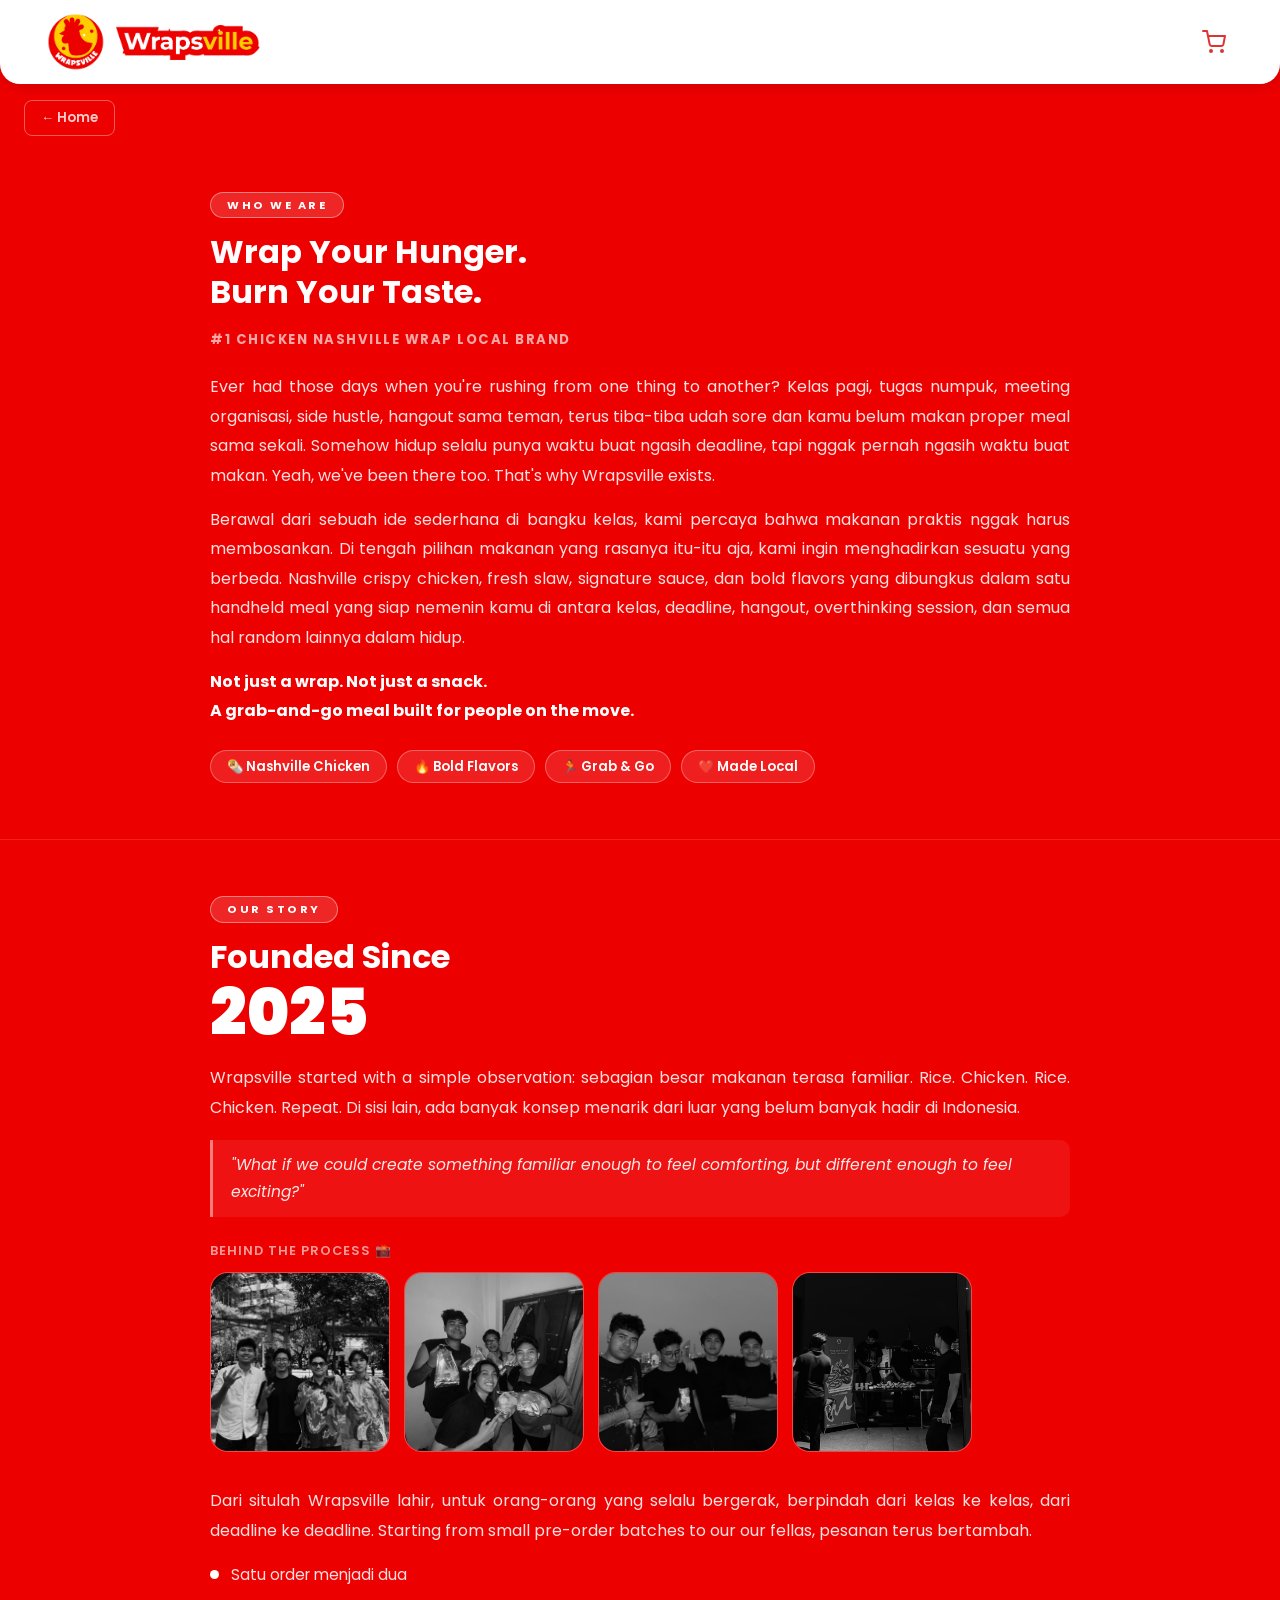
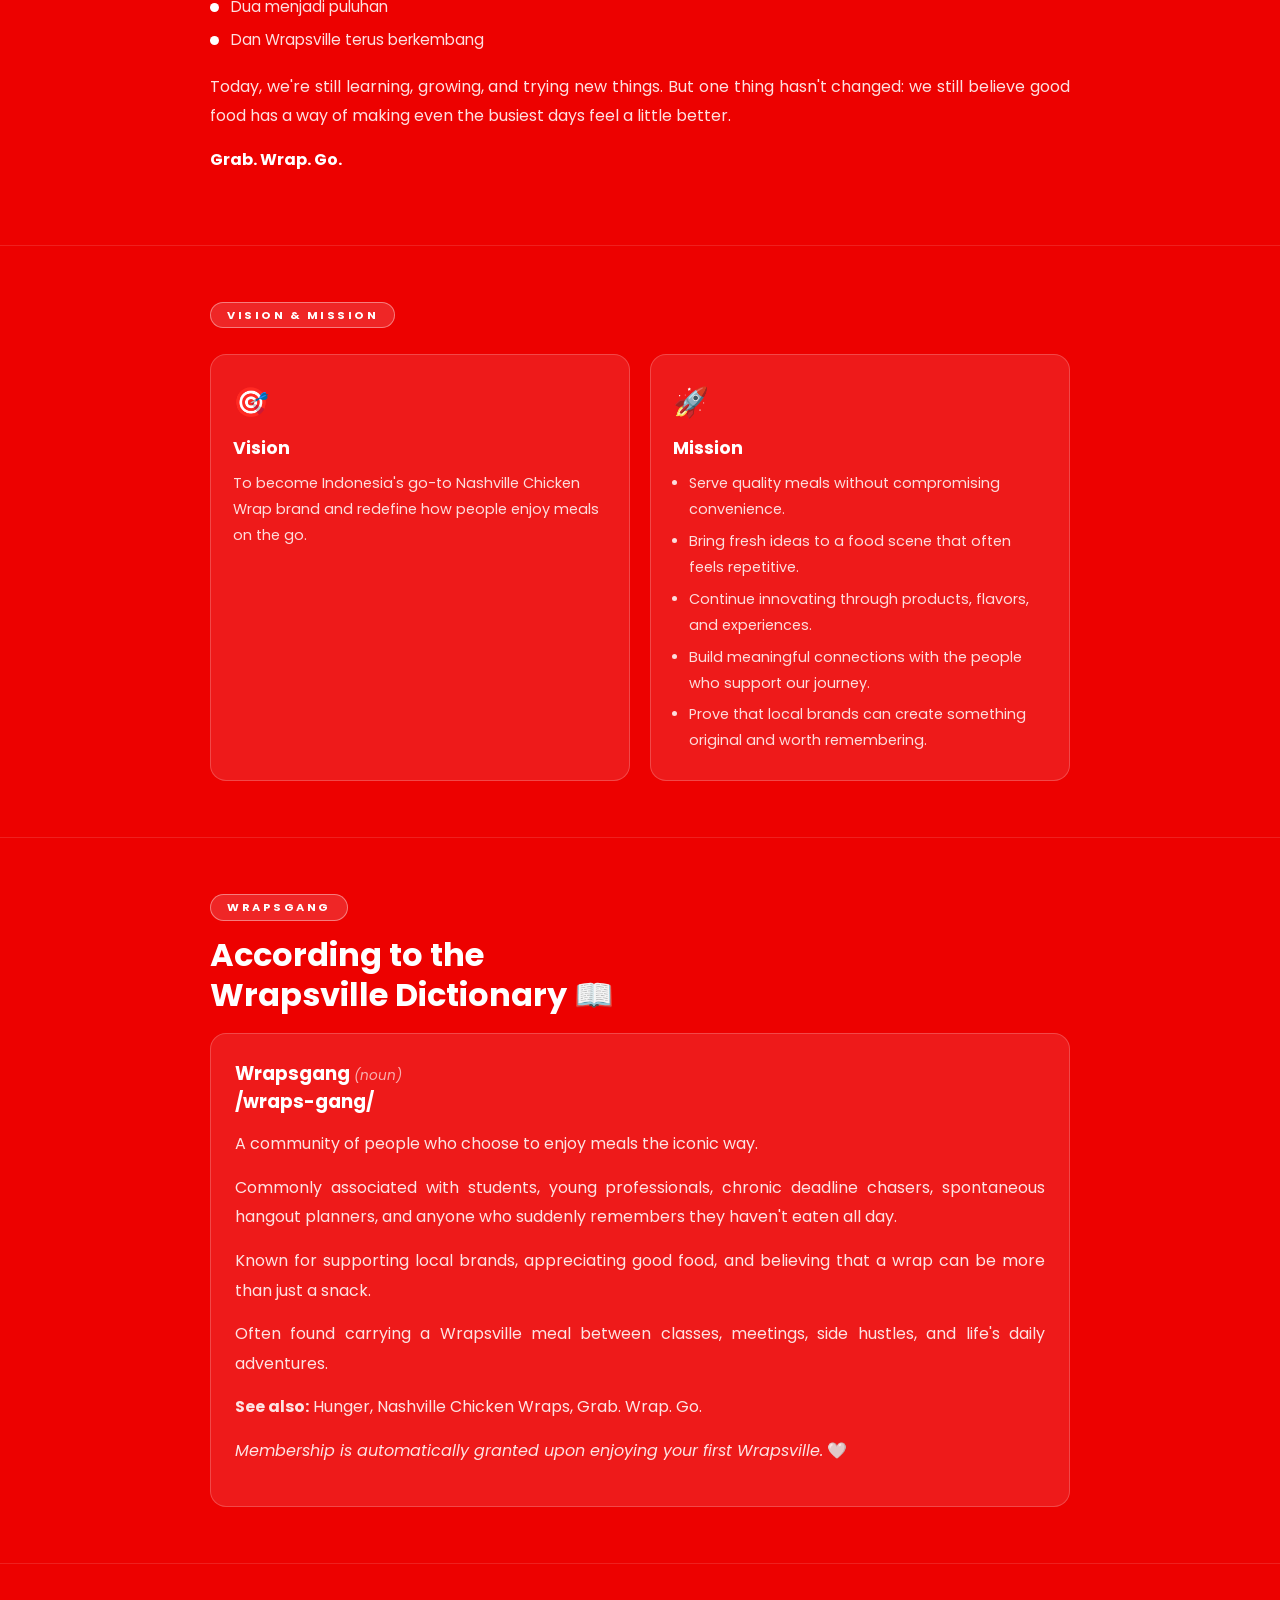
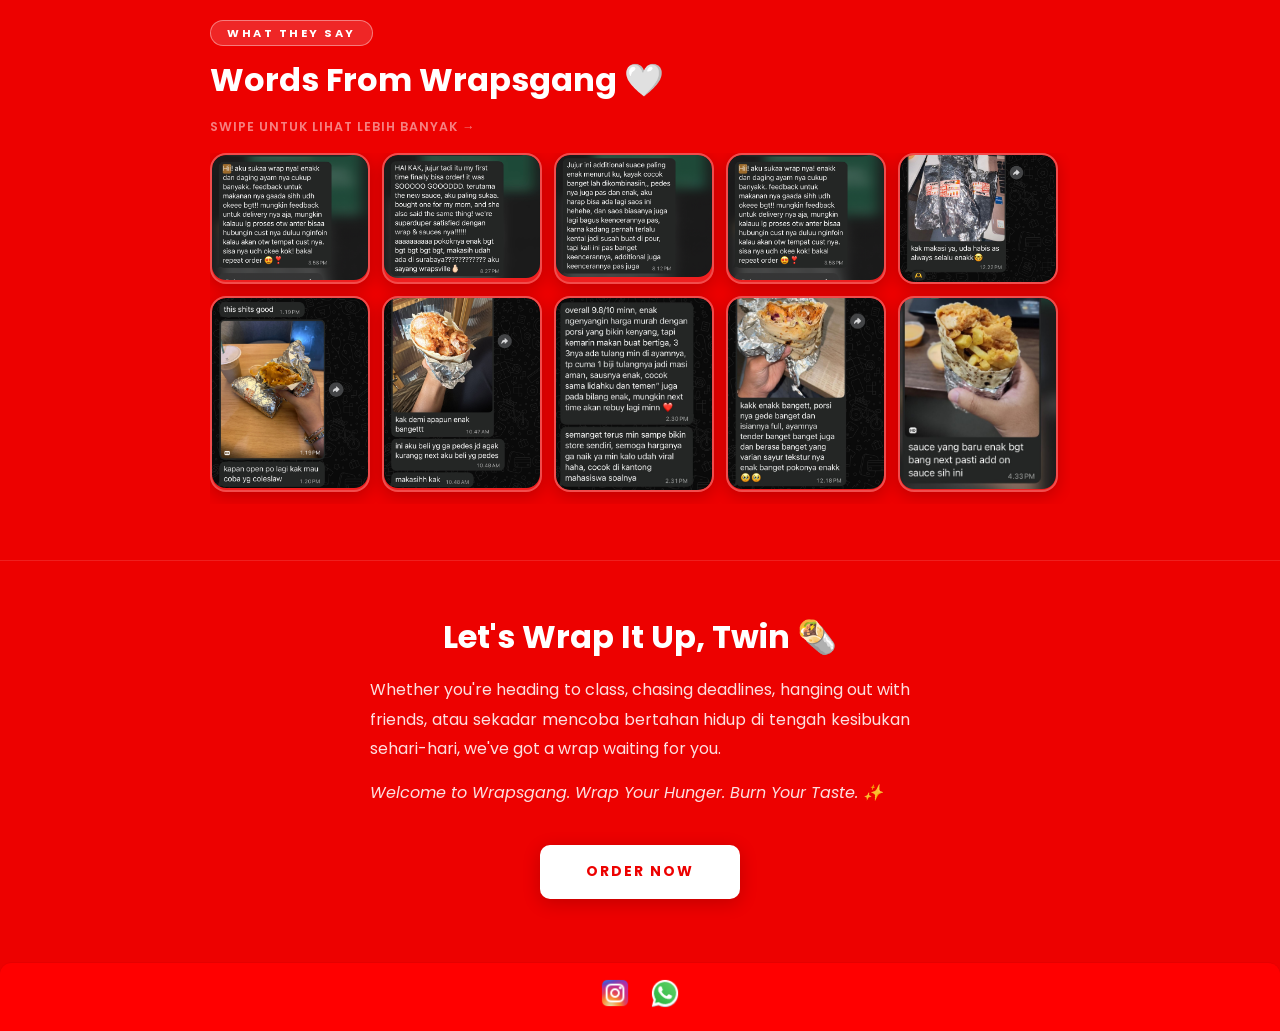
==== commit e7246526: "perbaiki file" ====
--- a/about.html
+++ b/about.html
@@ -222,12 +222,12 @@
           <!-- Row 1 -->
           <div class="au-testi-img testi-pop"><img src="images/testi1.PNG" alt="Review 1"></div>
           <div class="au-testi-img testi-pop"><img src="images/testi2.PNG" alt="Review 2"></div>
-          <div class="au-testi-img testi-pop"><img src="images/testi3.png" alt="Review 3"></div>
-          <div class="au-testi-img testi-pop"><img src="images/testi4.png" alt="Review 4"></div>
+          <div class="au-testi-img testi-pop"><img src="images/testi3.PNG" alt="Review 3"></div>
+          <div class="au-testi-img testi-pop"><img src="images/testi4.PNG" alt="Review 4"></div>
           <div class="au-testi-img testi-pop"><img src="images/testi5.PNG" alt="Review 5"></div>
           <!-- Row 2 -->
           <div class="au-testi-img testi-pop"><img src="images/testi6.jpeg" alt="Review 6"></div>
-          <div class="au-testi-img testi-pop"><img src="images/testi7.png" alt="Review 7"></div>
+          <div class="au-testi-img testi-pop"><img src="images/testi7.PNG" alt="Review 7"></div>
           <div class="au-testi-img testi-pop"><img src="images/testi8.jpeg" alt="Review 8"></div>
           <div class="au-testi-img testi-pop"><img src="images/testi9.jpeg" alt="Review 9"></div>
           <div class="au-testi-img testi-pop"><img src="images/testi10.jpeg" alt="Review 10"></div>
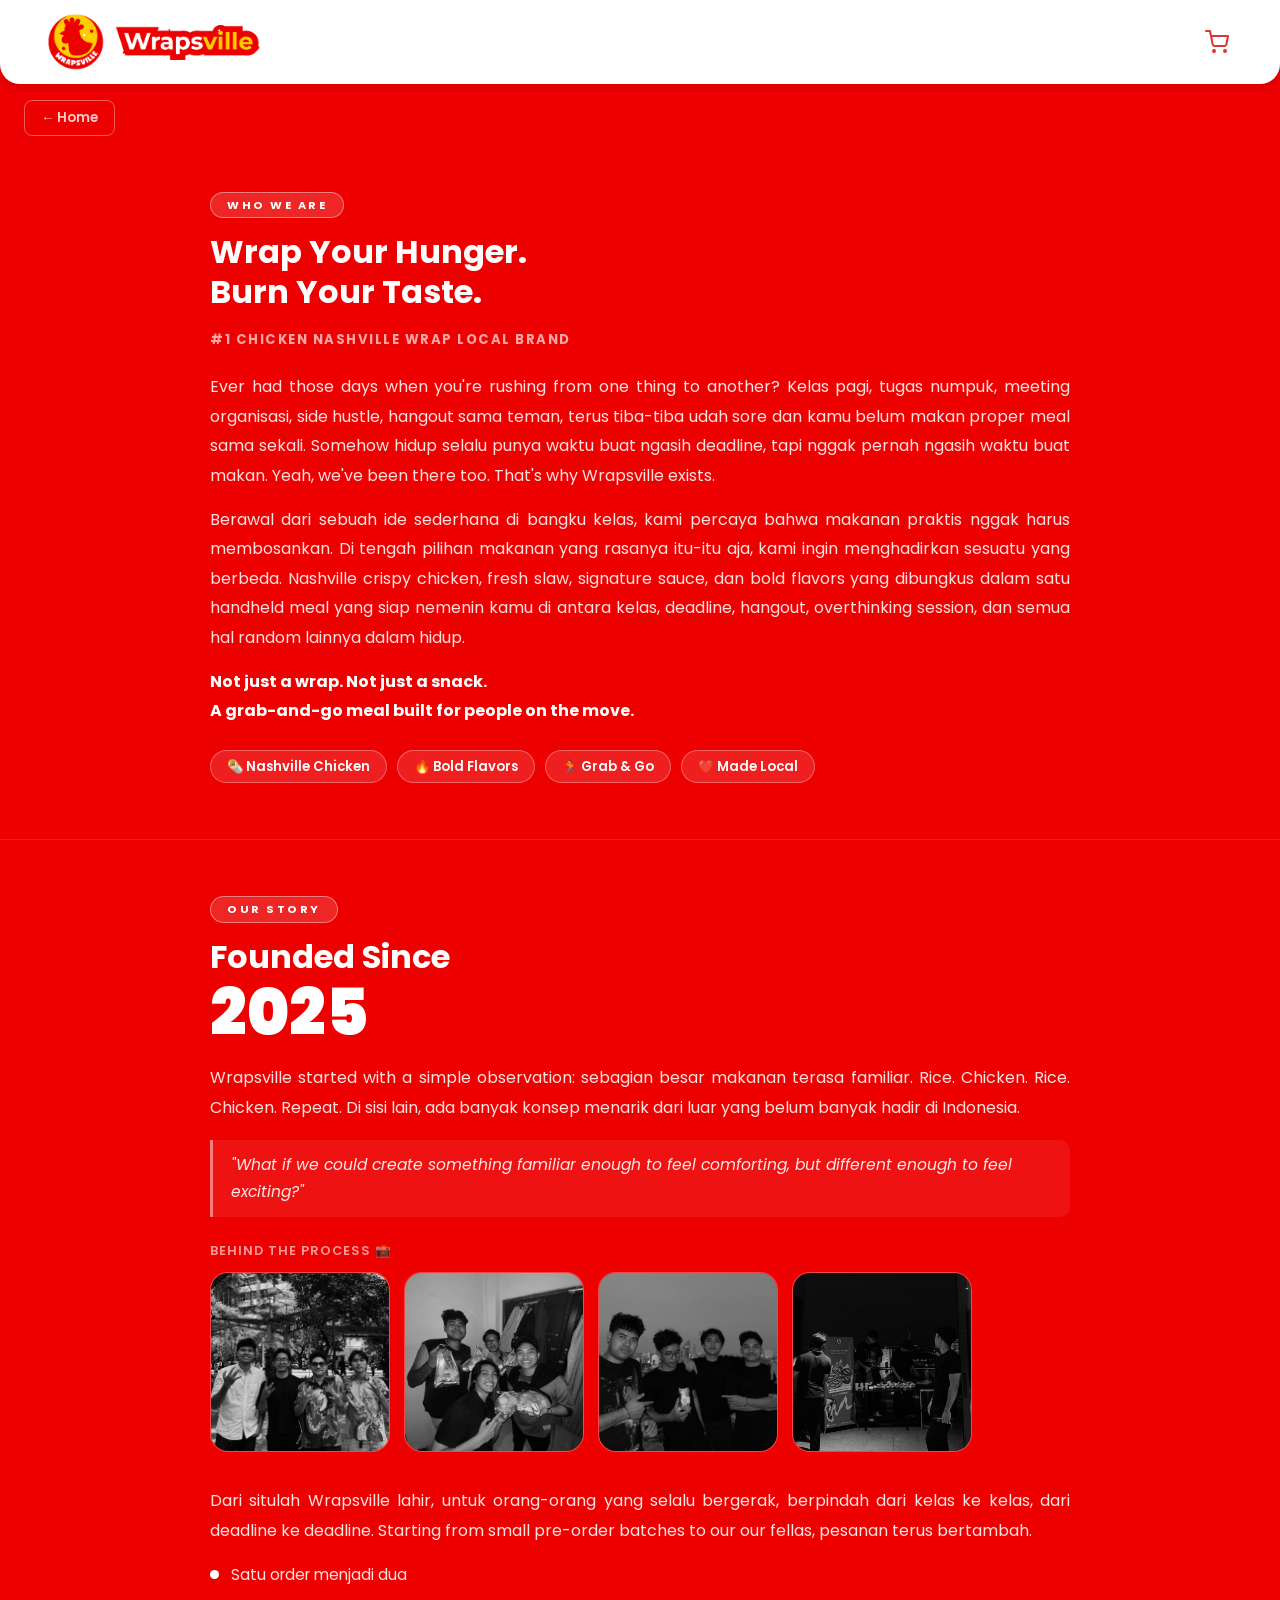
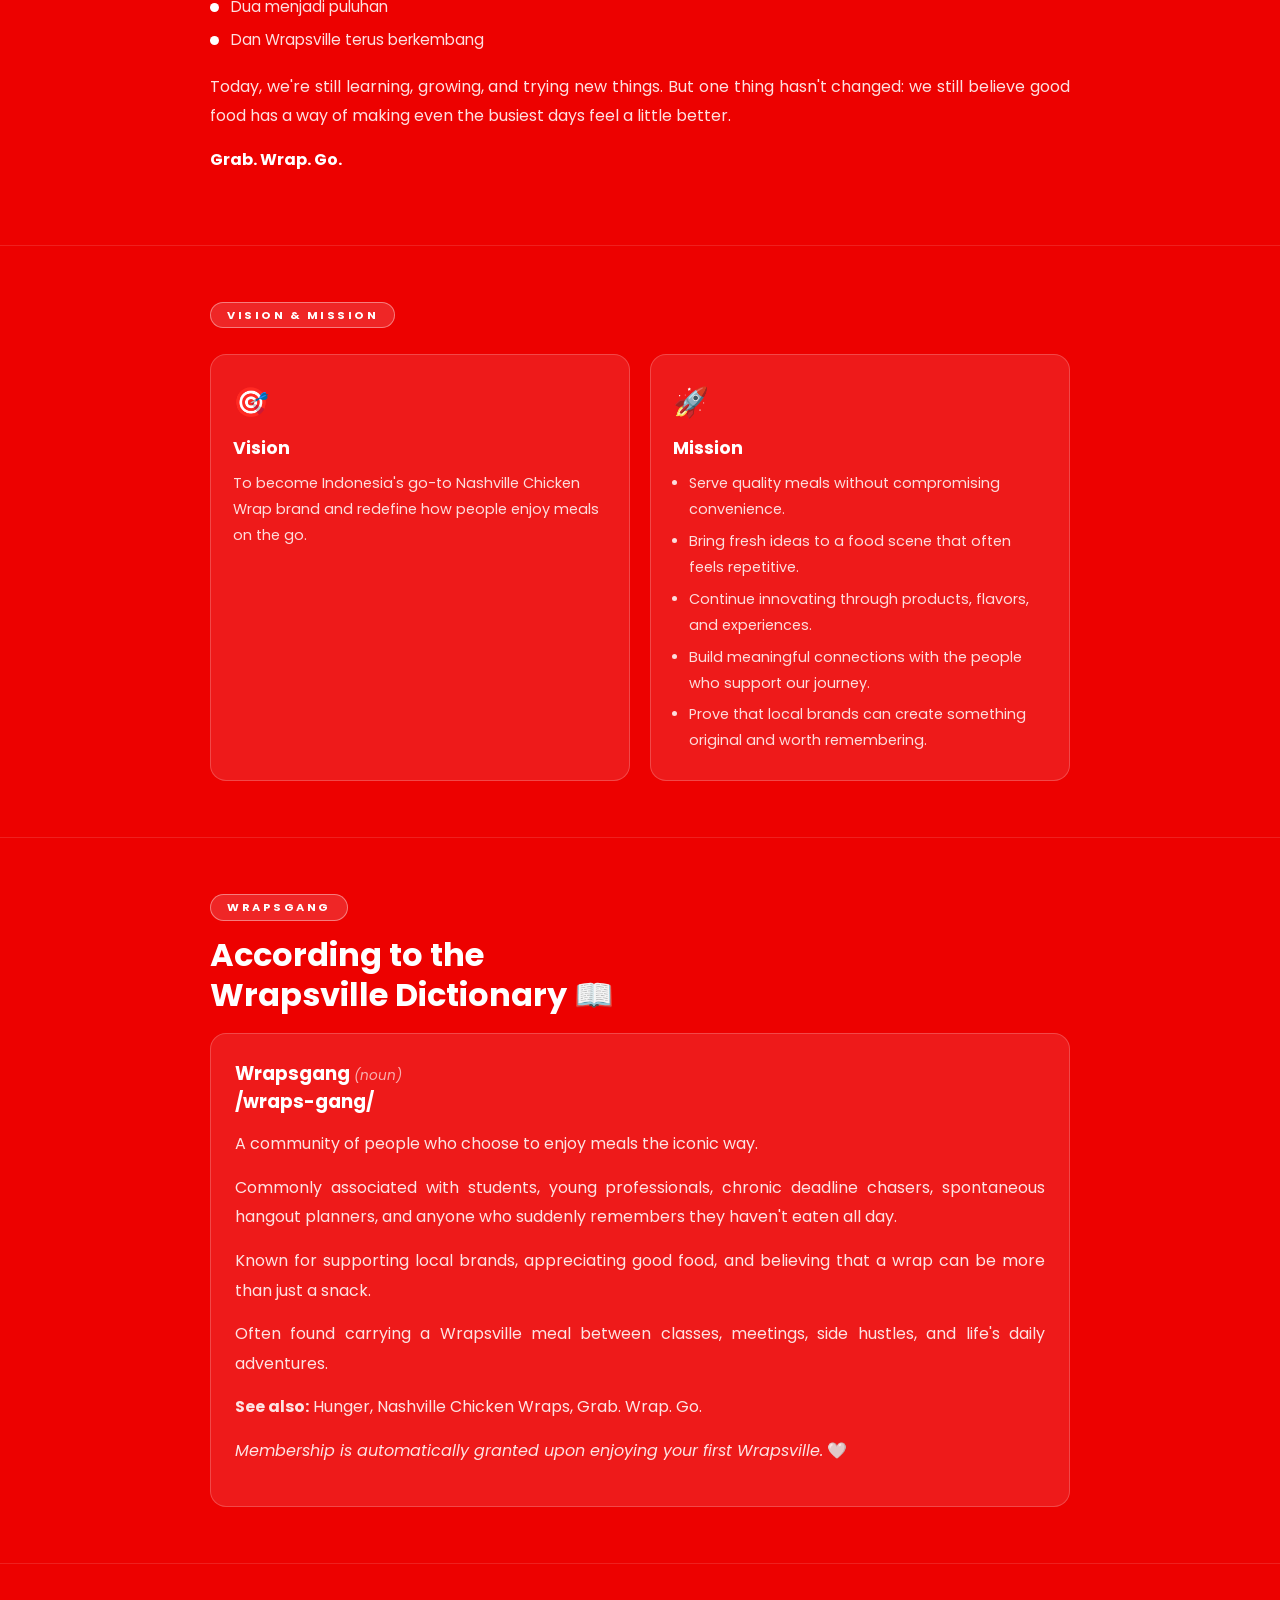
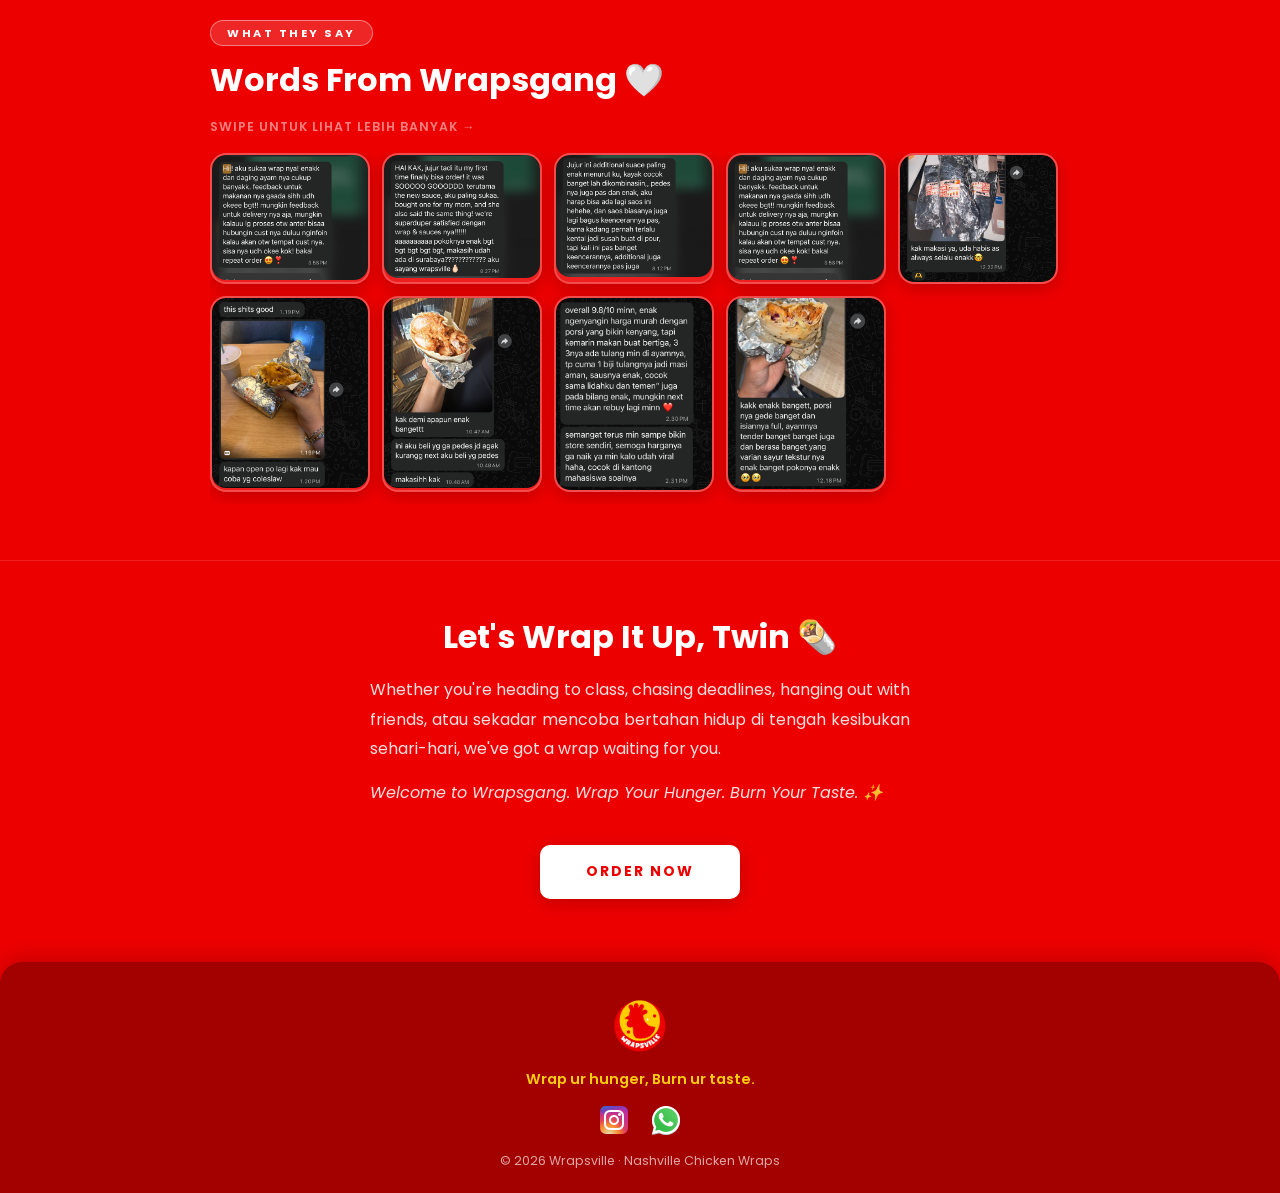
==== commit d4ca965b: "perbaiki halaman utama" ====
--- a/about.html
+++ b/about.html
@@ -257,6 +257,8 @@
   </main>
 
   <footer>
+    <img src="images/logowrapsville.png" alt="Wrapsville" class="footer-logo">
+    <p class="footer-tagline">Wrap ur hunger, Burn ur taste.</p>
     <section class="contact">
       <a href="https://www.instagram.com/wrapsville" target="_blank">
         <img src="images/instagram.png" alt="Instagram" class="social-icon">
@@ -265,6 +267,7 @@
         <img src="images/whatsapp.png" alt="WhatsApp" class="social-icon">
       </a>
     </section>
+    <p class="footer-copy">© 2026 Wrapsville · Nashville Chicken Wraps</p>
   </footer>
 
   <script>
--- a/css/style.css
+++ b/css/style.css
@@ -2,9 +2,18 @@
 
 @font-face {
   font-family: 'beautifreak';
-  src: url('../fonts/beautifreak.otf') format('opentype');
+  src: url('../font/beautifreak.otf') format('opentype');
   font-weight: normal;
   font-style: normal;
+  font-display: swap;
+}
+
+:root {
+  --red: #ed0100;
+  --red-dark: #c40100;
+  --red-deep: #a30000;
+  --yellow: #ffcd0f;
+  --white: #ffffff;
 }
 
 * {
@@ -13,11 +22,23 @@
   box-sizing: border-box;
 }
 
+html {
+  scroll-behavior: smooth;
+}
+
 body {
   font-family: 'Poppins', sans-serif;
-  background-color: #ed0100; 
+  background-color: var(--red);
   color: #fff;
   line-height: 1.5;
+  min-height: 100vh;
+  display: flex;
+  flex-direction: column;
+  overflow-x: clip;
+}
+
+main {
+  flex: 1;
 }
 
 /* ===== Splash Screen ===== */
@@ -79,7 +100,6 @@
   align-items: center;
 }
 
-/* Bungkus logo + tulisan */
 .logo-wrapper {
   display: flex;
   align-items: center;
@@ -120,78 +140,393 @@
   color: #d33;
   padding: 6px;
   border-radius: 8px;
-  transition: background 0.2s;
+  transition: background 0.2s, transform 0.2s;
   text-decoration: none;
 }
 
 .navbar-cart-btn:hover {
   background-color: #f2f2f2;
+  transform: scale(1.08);
 }
 
 .navbar-cart-btn svg {
   display: block;
 }
 
-/* ===== Tweak Responsive Navbar (letakkan setelah definisi di atas) ===== */
 @media (min-width: 769px) {
   .logo-wrapper { margin-left: 30px; }
   .navbar .logo { height: 60px; }
   .navbar .logo-text { height: 35px; }
   .navbar nav ul { margin-right: 30px; gap: 10px; }
-  .navbar nav ul li a { font-size: 0.85rem; letter-spacing: 1px; padding: 3px 8px; }
 }
 
 @media (max-width: 768px) {
-  .navbar nav ul { justify-content: flex-start; gap: 3px; }
-  .navbar nav ul li a { font-size: 0.85rem; letter-spacing: 0.5px; padding: 2px 6px; }
   .navbar .logo { height: 45px; }
   .navbar .logo-text { height: 22px; }
 }
 
-
-/* Hero Section */
+/* ===== Hero ===== */
 .hero {
   position: relative;
+  min-height: clamp(440px, 74vh, 640px);
+  display: flex;
+  align-items: center;
+  justify-content: center;
   text-align: center;
-  padding: 20px;
-}
-
-.hero-img {
+  overflow: hidden;
+  padding: 60px 20px 80px;
+}
+
+.hero-bg {
+  position: absolute;
+  inset: 0;
   width: 100%;
-  max-height: 300px;
+  height: 100%;
   object-fit: cover;
-  border-radius: 12px;
-}
-
-.hero-text {
+  object-position: center 30%;
+  z-index: 0;
+}
+
+.hero::after {
+  content: '';
   position: absolute;
-  top: 50%;
-  left: 50%;
-  transform: translate(-50%, -50%);
+  inset: 0;
+  background: linear-gradient(180deg, rgba(20,0,0,0.55) 0%, rgba(20,0,0,0.45) 45%, rgba(120,1,0,0.75) 100%);
+  z-index: 1;
+}
+
+.hero-content {
+  position: relative;
+  z-index: 2;
+  max-width: 720px;
+  animation: heroIn 0.9s ease 0.1s both;
+}
+
+@keyframes heroIn {
+  from { opacity: 0; transform: translateY(26px); }
+  to   { opacity: 1; transform: translateY(0); }
+}
+
+.hero-kicker {
+  display: inline-block;
+  font-size: 0.8rem;
+  font-weight: 700;
+  letter-spacing: 4px;
+  text-transform: uppercase;
+  color: var(--yellow);
+  margin-bottom: 14px;
+}
+
+.hero-title {
+  font-family: 'beautifreak', 'Poppins', sans-serif;
+  font-size: clamp(2.6rem, 7vw, 4.6rem);
+  line-height: 1.05;
+  font-weight: 400;
+  text-shadow: 0 6px 24px rgba(0,0,0,0.45);
+}
+
+.hero-title span {
+  color: var(--yellow);
+}
+
+.hero-sub {
+  margin: 18px auto 30px;
+  max-width: 520px;
+  font-size: clamp(0.95rem, 2vw, 1.1rem);
+  color: rgba(255,255,255,0.92);
+  text-shadow: 0 2px 10px rgba(0,0,0,0.4);
+}
+
+.hero-cta {
+  display: flex;
+  align-items: center;
+  justify-content: center;
+  gap: 16px;
+  flex-wrap: wrap;
+}
+
+.btn-ghost {
   color: #fff;
-  width: 90%;
-  text-decoration: solid;
-}
-
-.hero-text h1 {
-  font-size: 2rem;
+  text-decoration: none;
+  font-size: 0.88rem;
+  font-weight: 600;
+  padding: 12px 22px;
+  border: 1.5px solid rgba(255,255,255,0.55);
+  border-radius: 50px;
+  transition: background 0.2s, border-color 0.2s;
+}
+
+.btn-ghost:hover {
+  background: rgba(255,255,255,0.15);
+  border-color: #fff;
+}
+
+/* Wrap decorations in hero corners */
+.hero-wrap {
+  position: absolute;
+  bottom: -24px;
+  width: clamp(110px, 15vw, 200px);
+  z-index: 2;
+  filter: drop-shadow(0 12px 20px rgba(0,0,0,0.35));
+  animation: float 4.5s ease-in-out infinite;
+}
+
+.hero-wrap.left  { left: max(1vw, 8px); }
+.hero-wrap.right { right: max(1vw, 8px); animation-delay: 2.2s; }
+
+@keyframes float {
+  0%, 100% { transform: translateY(0); }
+  50%      { transform: translateY(-12px); }
+}
+
+@media (max-width: 640px) {
+  .hero-wrap { width: 84px; bottom: -14px; }
+}
+
+/* ===== Marquee ticker ===== */
+.marquee {
+  background: var(--white);
+  color: var(--red);
+  overflow: hidden;
+  padding: 10px 0;
+  transform: rotate(-1.2deg) scale(1.03);
+  box-shadow: 0 6px 20px rgba(0,0,0,0.22);
+  position: relative;
+  z-index: 3;
+  margin-top: -22px;
+}
+
+.marquee-track {
+  display: flex;
+  width: max-content;
+  white-space: nowrap;
+  animation: marquee 20s linear infinite;
+  font-weight: 800;
+  font-size: 1.05rem;
+  letter-spacing: 1px;
+  font-style: italic;
+}
+
+@keyframes marquee {
+  from { transform: translateX(0); }
+  to   { transform: translateX(-50%); }
+}
+
+/* ===== Section shared ===== */
+.badge {
+  display: inline-block;
+  background: rgba(255,255,255,0.14);
+  border: 1.5px solid rgba(255,255,255,0.4);
+  color: #fff;
+  font-size: 0.72rem;
+  font-weight: 700;
+  letter-spacing: 3px;
+  padding: 6px 16px;
+  border-radius: 50px;
+  margin-bottom: 14px;
+}
+
+.section-head {
+  text-align: center;
+  max-width: 640px;
+  margin: 0 auto 36px;
+}
+
+.section-head h2,
+.level-text h2,
+.cta-band h2 {
+  font-family: 'beautifreak', 'Poppins', sans-serif;
+  font-size: clamp(2rem, 5vw, 3rem);
+  font-weight: 400;
+  line-height: 1.15;
+  margin-bottom: 14px;
+}
+
+.section-head p {
+  font-size: 0.98rem;
+  color: rgba(255,255,255,0.92);
+  line-height: 1.8;
+}
+
+/* Reveal on scroll */
+.reveal {
+  opacity: 0;
+  transform: translateY(28px);
+  transition: opacity 0.7s ease, transform 0.7s ease;
+}
+
+.reveal.show {
+  opacity: 1;
+  transform: translateY(0);
+}
+
+/* ===== Menu section ===== */
+.menu {
+  max-width: 1060px;
+  margin: 0 auto;
+  padding: 72px 20px 30px;
+}
+
+.menu-grid {
+  display: grid;
+  grid-template-columns: repeat(auto-fit, minmax(240px, 1fr));
+  gap: 22px;
+}
+
+.menu-card {
+  background: #fff;
+  color: #333;
+  border-radius: 20px;
+  padding: 22px 20px 24px;
+  text-align: center;
+  text-decoration: none;
+  box-shadow: 0 10px 26px rgba(0,0,0,0.18);
+  transition: transform 0.25s ease, box-shadow 0.25s ease;
+  display: flex;
+  flex-direction: column;
+  align-items: center;
+}
+
+.menu-card:hover {
+  transform: translateY(-8px);
+  box-shadow: 0 18px 38px rgba(0,0,0,0.28);
+}
+
+.menu-card-img {
+  height: 170px;
+  display: flex;
+  align-items: center;
+  justify-content: center;
+  margin-bottom: 14px;
+}
+
+.menu-card-img img {
+  max-height: 100%;
+  max-width: 180px;
+  object-fit: contain;
+  transition: transform 0.3s ease;
+}
+
+.menu-card:hover .menu-card-img img {
+  transform: scale(1.07) rotate(-2deg);
+}
+
+.menu-card h3 {
+  font-size: 1.15rem;
+  font-weight: 800;
+  text-transform: uppercase;
+  letter-spacing: 1px;
+  color: var(--red);
   margin-bottom: 8px;
-  color: #fff;
-  
-}
-
-.hero-text p {
-  font-size: 1rem;
-  margin-bottom: 42px;
-  margin-top: 20px;
-  font-weight: bold;
-}
-
-@media (max-width: 480px) {
-    .hero-text .hero-logo {
-        width: 100px; /* lebih kecil di mobile */
-        height: 100px;
-    }
+}
+
+.menu-card p {
+  font-size: 0.86rem;
+  color: #666;
+  line-height: 1.6;
+  margin-bottom: 14px;
+  flex: 1;
+}
+
+.menu-card-link {
+  font-size: 0.82rem;
+  font-weight: 700;
+  letter-spacing: 1.5px;
+  color: var(--red);
+  border-bottom: 2px solid var(--yellow);
+  padding-bottom: 2px;
+  text-transform: uppercase;
+}
+
+/* ===== Level section ===== */
+.level {
+  display: grid;
+  grid-template-columns: 1fr 1fr;
+  align-items: center;
+  gap: 40px;
+  max-width: 1060px;
+  margin: 0 auto;
+  padding: 40px 20px 30px;
+}
+
+.level-text p {
+  font-size: 1.05rem;
+  line-height: 1.8;
+  color: rgba(255,255,255,0.92);
+  max-width: 440px;
+}
+
+.level-image img {
+  width: 100%;
+  max-width: 540px;
+  display: block;
+  margin: 0 auto;
+  filter: drop-shadow(0 14px 30px rgba(0,0,0,0.3));
+}
+
+/* ===== CTA band ===== */
+.cta-band {
+  max-width: 1060px;
+  margin: 30px auto 70px;
+  padding: 56px 28px;
+  text-align: center;
+  background:
+    radial-gradient(circle at 15% 20%, rgba(255,205,15,0.16), transparent 45%),
+    radial-gradient(circle at 85% 85%, rgba(0,0,0,0.22), transparent 50%),
+    var(--red-dark);
+  border-radius: 26px;
+  border: 1.5px solid rgba(255,255,255,0.18);
+  box-shadow: 0 18px 44px rgba(0,0,0,0.25);
+}
+
+.cta-band p {
+  margin: 0 auto 26px;
+  max-width: 420px;
+  color: rgba(255,255,255,0.92);
+}
+
+@media (max-width: 1100px) {
+  .cta-band { margin-left: 20px; margin-right: 20px; }
+}
+
+/* ===== Buttons ===== */
+.btn-order {
+  display: inline-block;
+  padding: 14px 40px;
+  background: #fff;
+  color: var(--red);
+  text-decoration: none;
+  font-family: 'Poppins', sans-serif;
+  font-size: 0.95rem;
+  font-weight: 700;
+  letter-spacing: 1.5px;
+  border-radius: 50px;
+  position: relative;
+  overflow: hidden;
+  box-shadow: 0 4px 18px rgba(0,0,0,0.18);
+  transition: transform 0.25s, box-shadow 0.25s, background 0.3s, color 0.3s;
+}
+
+.btn-order::after {
+  content: '';
+  position: absolute;
+  top: 0;
+  left: -110%;
+  width: 70%;
+  height: 100%;
+  background: linear-gradient(120deg, transparent, rgba(255,255,255,0.55), transparent);
+  transition: left 0.55s ease;
+}
+
+.btn-order:hover {
+  background: var(--yellow);
+  color: #7a0000;
+  transform: scale(1.06);
+  box-shadow: 0 8px 28px rgba(0,0,0,0.35);
+}
+
+.btn-order:hover::after {
+  left: 150%;
 }
 
 .btn-aboutus {
@@ -214,440 +549,76 @@
   border-color: #fff;
 }
 
-.btn-order {
-  display: inline-block;
-  padding: 14px 40px;
-  background: #fff;
-  color: #ed0100;
-  text-decoration: none;
-  font-family: 'Poppins', sans-serif;
-  font-size: 0.95rem;
-  font-weight: 700;
-  letter-spacing: 1.5px;
-  border-radius: 50px;
-  position: relative;
-  overflow: hidden;
-  box-shadow: 0 4px 18px rgba(0,0,0,0.18);
-  transition: transform 0.25s, box-shadow 0.25s, background 0.3s, color 0.3s;
-}
-
-/* Shimmer sweep */
-.btn-order::after {
-  content: '';
-  position: absolute;
-  top: 0;
-  left: -110%;
-  width: 70%;
-  height: 100%;
-  background: linear-gradient(120deg, transparent, rgba(255,255,255,0.55), transparent);
-  transition: left 0.55s ease;
-}
-
-.btn-order:hover {
-  background: #ed0100;
-  color: #fff;
-  transform: scale(1.06);
-  box-shadow: 0 8px 28px rgba(237,1,0,0.4);
-}
-
-.btn-order:hover::after {
-  left: 150%;
-}
-
-/* ===== About Section ===== */
-.about {
-  display: grid;
-  grid-template-columns: 1.5fr 1fr; /* gambar kiri, teks kanan */
-  align-items: center;
-  gap: 40px;
-  max-width: 1100px;
-  margin: 20px auto; /* rapat ke hero */
-  padding: 40px 40px 20px 40px; /* padding bawah dikurangi supaya level lebih mepet */
-  color: #fff;
-  border-radius: 12px;
-}
-
-.about-image {
-  display: flex;
-  flex-direction: row;
-  justify-content: flex-start; /* konten mulai dari kiri */
-  align-items: flex-start;
-  gap: 0px; 
-}
-
-.about-image .menu-item {
-  text-align: center;
-  margin: 0; 
-  padding: 0;
-  flex: none; 
-}
-
-.about-image .menu-item img {
-  display: block;
-  margin: 0;
-  max-width: 220px; 
-  border-radius: 12px;
-}
-
-.about-image .menu-item:nth-child(1) img {
-  max-width: 180px; 
-}
-
-.about-image .menu-item:nth-child(2) img {
-  max-width: 180px; 
-}
-
-.about-image .menu-item:nth-child(3) img {
-  max-width: 180px;
-  width: 180px;
-  object-fit: contain;
-}
-
-.about-image .menu-item h3 {
-  margin: 0;
-  font-size: 1.1rem;
-  font-weight: 600;
-  text-transform: uppercase;
-}
-
-/* About Text */
-.about-text {
-  text-align: left; /* rata kanan di desktop */
-}
-
-.about-text h2 {
-  font-size: 2rem;
-  font-weight: 700;
-  margin-bottom: 16px;
-}
-
-.about-text p {
-  font-size: 1rem;
-  line-height: 1.8;
-  text-align: justify;
-}
-
-/* ===== Level Section ===== */
-.level {
-  display: grid;
-  grid-template-columns: 1fr 1fr; /* teks kiri, gambar kanan */
-  align-items: center;
-  gap: 40px;
-  max-width: 1100px;
-  margin: 0 auto;
-  padding: 20px 40px 40px 40px; /* padding atas dikurangi supaya mepet ke about */
-  color: #fff;
-}
-
-.level-text h2 {
-  font-family: "beautifreak", sans-serif;
-  font-size: 2.5rem;
-  font-weight: 700;
-  margin-bottom: 16px;
-  line-height: 1.2;
-}
-
-.level-text p {
-  font-size: 1.2rem;
-  line-height: 1.8;
-  text-align: justify;
-}
-
-.level-image img {
-  width: 100%;
-  max-width: 600px;
-  border-radius: 16px;
-  margin: 0 auto;
-  margin-right: -100px;
-}
-
-/* ===== Responsive Mobile ===== */
+/* ===== Responsive ===== */
 @media (max-width: 768px) {
-  .about,
+  .menu {
+    padding: 56px 20px 20px;
+  }
+
   .level {
     grid-template-columns: 1fr;
     text-align: center;
-    padding: 20px 20px;
-    margin: 20px auto;
+    gap: 24px;
+    padding: 30px 20px 20px;
   }
 
-  /* About mobile: teks dulu, gambar HC & HS di bawah */
-  .about {
-    display: flex;
-    flex-direction: column;
-    align-items: center;
+  .level-text p {
+    margin: 0 auto;
   }
 
-  .about-text {
-    order: 1;
-    margin-bottom: 20px;
-    text-align: center; /* rata tengah di mobile */
+  .level-image img {
+    width: 100%;
+    max-width: 420px;
   }
 
-  .about-image {
-    order: 2;
-    display: flex;
-    flex-direction: row;
-    justify-content: space-around;
-    width: 100%;
-    gap: 20px;
+  .cta-band {
+    padding: 44px 22px;
   }
-
-  .about-image .menu-item img {
-    max-width: 120px; 
-  }
-
-  .about-image .menu-item h3 {
-    font-size: 0.95rem;
-  }
-
-  .about-text h2 {
-    font-size: 2rem;
-  }
-
-  .about-text p {
-    font-size: 1rem;
-  }
-
-  .level-text h2 {
-    font-size: 2rem;
-    margin-bottom: 10px;
-  }
-
-  .level-text p {
-    font-size: 1rem;
-    margin: 0 auto 20px;
-  }
-
-  .level-image img {
-    max-width: 100%;
-  }
-}
-
-/* About Section Scroll Horizontal Mobile */
-@media (max-width: 768px) {
-  .about-image {
-    display: flex;
-    flex-direction: row;
-    overflow-x: auto; /* aktifkan scroll horizontal */
-    gap: 16px;
-    padding: 10px 0;
-    scroll-padding: 10px; /* jarak awal scroll */
-    -webkit-overflow-scrolling: touch; /* smooth scroll iOS */
-    background: rgba(255,255,255,0.05); /* efek background tipis */
-    border-radius: 12px;
-  }
-
-  .about-image::-webkit-scrollbar {
-    height: 8px; /* tinggi scrollbar */
-  }
-
-  .about-image::-webkit-scrollbar-track {
-    background: rgba(255,255,255,0.1); 
-    border-radius: 4px;
-  }
-
-  .about-image::-webkit-scrollbar-thumb {
-    background: #ffcd0f; /* warna merah khas Wrapsville */
-    border-radius: 4px;
-  }
-
-  .about-image .menu-item {
-    flex: 0 0 auto; /* jangan mengecil */
-    text-align: center;
-    background: rgba(255,255,255,0.05);
-    padding: 8px;
-    border-radius: 12px;
-    transition: transform 0.3s;
-  }
-
-  .about-image .menu-item:hover {
-    transform: scale(1.05);
-    background: rgba(255,255,255,0.1);
-  }
-
-  .about-image .menu-item img {
-    max-width: 120px;
-    border-radius: 10px;
-  }
-
-  .about-image .menu-item h3 {
-    font-size: 1rem;
-    margin-top: 6px;
-  }
-}
-
-
-
-/* Floating wraps around about section */
-.floating-wraps {
-  position: absolute; 
-  top: 300px; /* sesuaikan supaya berada di posisi yang diinginkan */
-  width: 100%;
-  z-index: 1;
-}
-
-.wrap-image {
-  position: absolute;
-  top: -50px; /* naikkan gambar wrap supaya tidak bikin space kosong */
-  width: 140px;
-  opacity: 0;
-  transform: translateY(30px);
-  transition: all 0.8s ease;
-  z-index: 1;
-}
-/* wrap kiri awal lebih bawah */
-.wrap-image.left {
-  left: 0;
-  transform: translateY(60px); /* posisi awal lebih bawah */
-}
-
-/* wrap kanan normal */
-.wrap-image.right {
-  right: 0;
-  transform: translateY(30px);
-}
-
-/* saat show, wrap kiri punya animasi float */
-.wrap-image.left.show {
-  opacity: 1;
-  transform: translateY(50px); /* posisi float relatif lebih bawah */
-  animation: float-left 4s ease-in-out infinite;
-}
-
-/* wrap kanan show tetap seperti sebelumnya */
-.wrap-image.right.show {
-  opacity: 1;
-  transform: translateY(0);
-  animation: float 4s ease-in-out infinite;
-}
-
-/* float kiri animasi terpisah */
-@keyframes float-left {
-  0% { transform: translateY(50px); }
-  50% { transform: translateY(40px); }
-  100% { transform: translateY(50px); }
-}
-
-/* float kanan animasi lama */
-@keyframes float {
-  0% { transform: translateY(0); }
-  50% { transform: translateY(-10px); }
-  100% { transform: translateY(0); }
-}
-
-/* Media query responsive */
-@media (max-width: 480px) {
-  .wrap-image { width: 80px; }
-  .wrap-image.left { left: 0px; }
-  .wrap-image.right { right: 0px; }
-}
-
-
-
+}
+
+/* ===== Footer ===== */
 footer {
-    padding: 15px;
-    text-align: center;
-    font-size: 0.9rem;
-    color: #000; /* tulisan copyright tetap terlihat */
-    border-top: 1px solid rgba(0,0,0,0.1);
-    background-color: red;
-    border-radius: 12px 12px 0 0; /* rounded di atas */
+  padding: 36px 20px 22px;
+  text-align: center;
+  background-color: var(--red-deep);
+  border-radius: 22px 22px 0 0;
+  box-shadow: 0 -6px 20px rgba(0,0,0,0.15);
+}
+
+.footer-logo {
+  width: 56px;
+  height: auto;
+  margin-bottom: 8px;
+}
+
+.footer-tagline {
+  font-size: 0.9rem;
+  font-weight: 600;
+  color: var(--yellow);
+  margin-bottom: 14px;
 }
 
 footer .contact {
-    margin-bottom: 8px;
+  margin-bottom: 16px;
 }
 
 footer .contact a {
-    margin: 0 8px;
-    display: inline-block;
+  margin: 0 8px;
+  display: inline-block;
 }
 
 footer .social-icon {
-    width: 30px;  /* ukuran logo */
-    height: auto;
-    vertical-align: middle;
-    transition: transform 0.3s;
+  width: 32px;
+  height: auto;
+  vertical-align: middle;
+  transition: transform 0.3s;
 }
 
 footer .social-icon:hover {
-    transform: scale(1.1); /* efek hover sedikit membesar */
-}
-
-
-/* Responsive text adjustments */
-@media (min-width: 768px) {
-  .hero-text h1 {
-    font-size: 3rem;
-  }
-
-  .hero-text p {
-    font-size: 1.2rem;
-  }
-
-  .btn-order {
-    font-size: 0.9rem;
-    letter-spacing: 2.5px;
-  }
-}
-
-/* ===== About images swipe horizontal di Mobile ===== */
-@media (max-width: 768px) {
-  .about-image {
-    order: 2;
-    display: flex;
-    flex-direction: row;
-    overflow-x: auto; /* bisa di-swipe horizontal */
-    justify-content: flex-start;
-    width: 100%;
-    gap: 20px;
-    padding-bottom: 10px; /* space bawah */
-    -webkit-overflow-scrolling: touch; /* smooth swipe di iOS */
-  }
-
-  .about-image .menu-item {
-    flex: 0 0 auto; /* jangan mengecil */
-    text-align: center;
-  }
-
-  .about-image .menu-item img {
-    width: auto; /* tetap sesuai ukuran sebelumnya */
-    max-width: none;
-    height: auto;
-    border-radius: 12px;
-  }
-}
-
-/* ===== Level section mobile ===== */
-@media (max-width: 768px) {
-  .level {
-    display: flex;
-    flex-direction: column; /* teks dulu, gambar di bawah */
-    align-items: center; /* center horizontal semua konten */
-    text-align: center; /* rata tengah teks */
-    padding: 20px 20px;
-    gap: 20px;
-  }
-
-
-  .level-image img {
-    width: 95vw;    /* hampir full screen */
-    height: auto;   /* tetap proporsional */
-    max-width: none;
-    margin: 0 auto;
-    display: block;
-  }
-}
-
-html, body {
-  height: 100%;
-  margin: 0;
-  display: flex;
-  flex-direction: column;
-}
-
-/* Biar main ngisi ruang di atas footer */
-main {
-  flex: 1;
-}+  transform: scale(1.15);
+}
+
+.footer-copy {
+  font-size: 0.78rem;
+  color: rgba(255,255,255,0.65);
+}
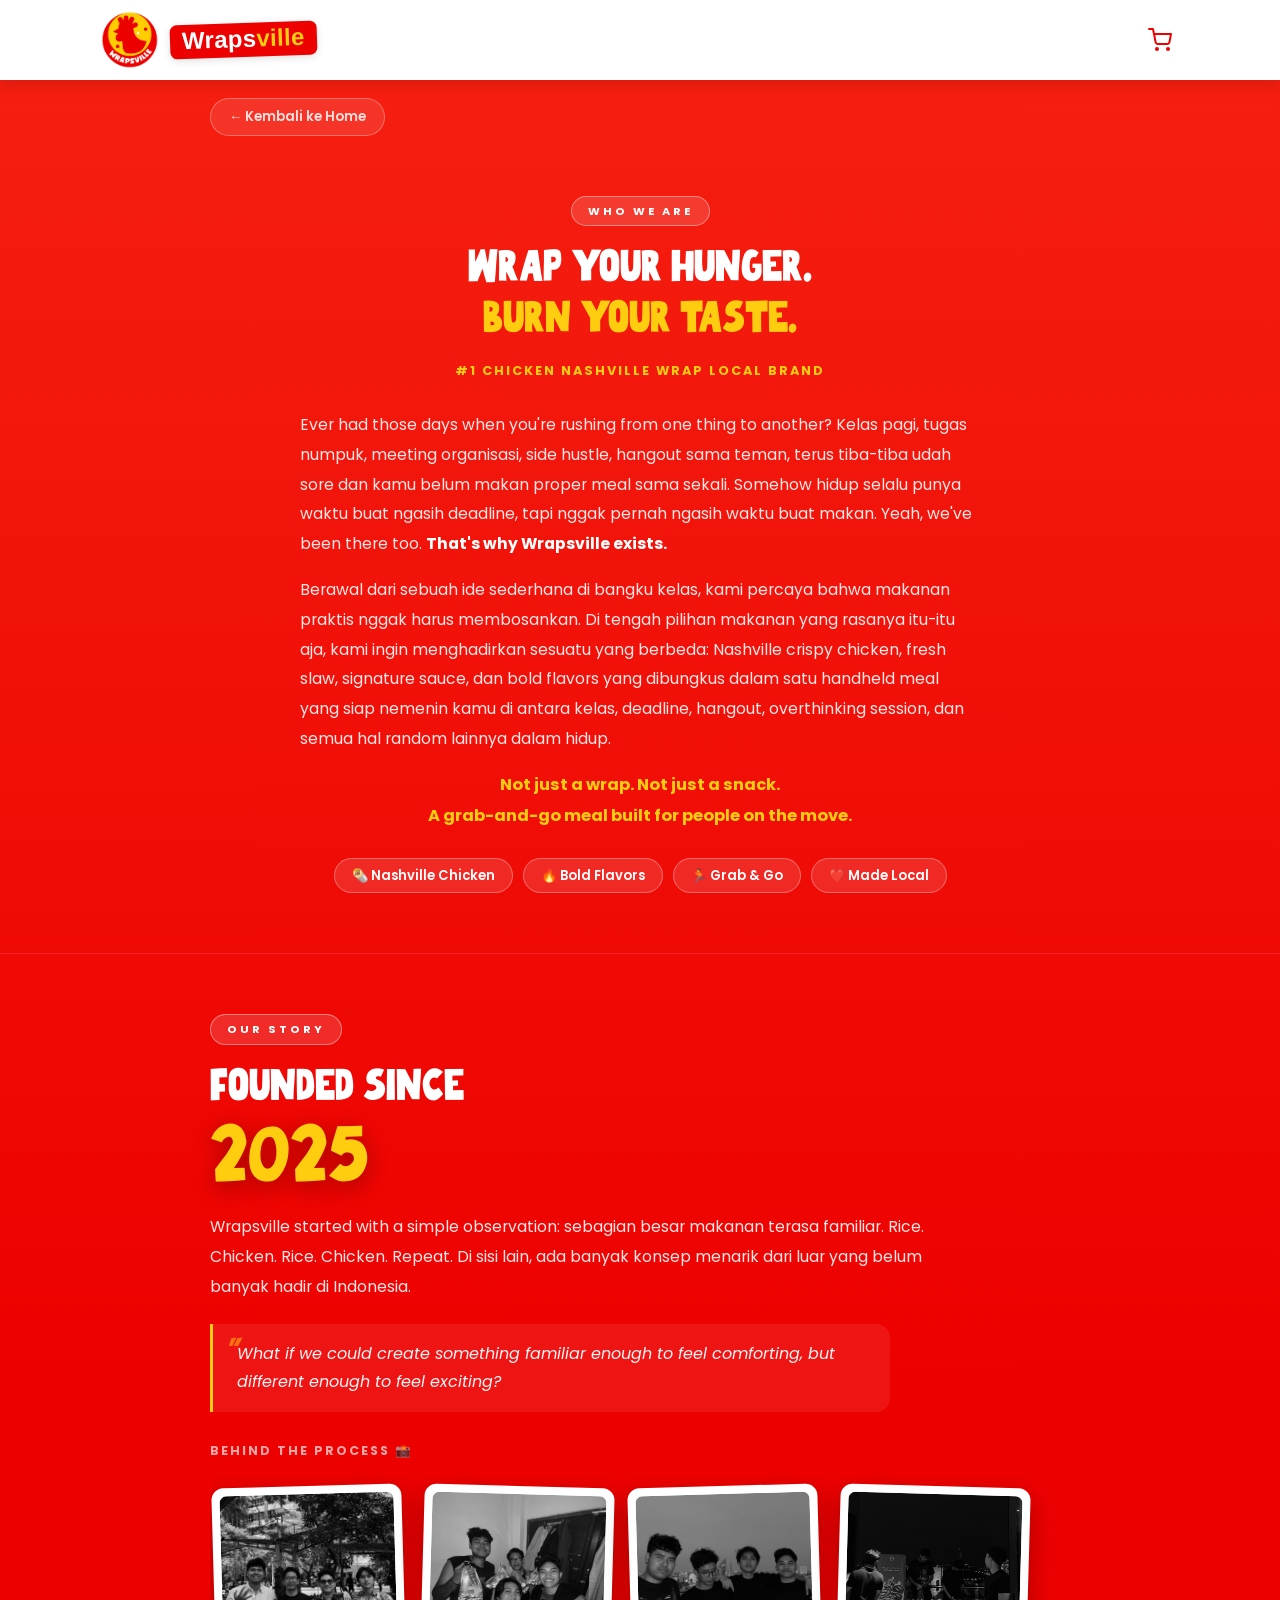
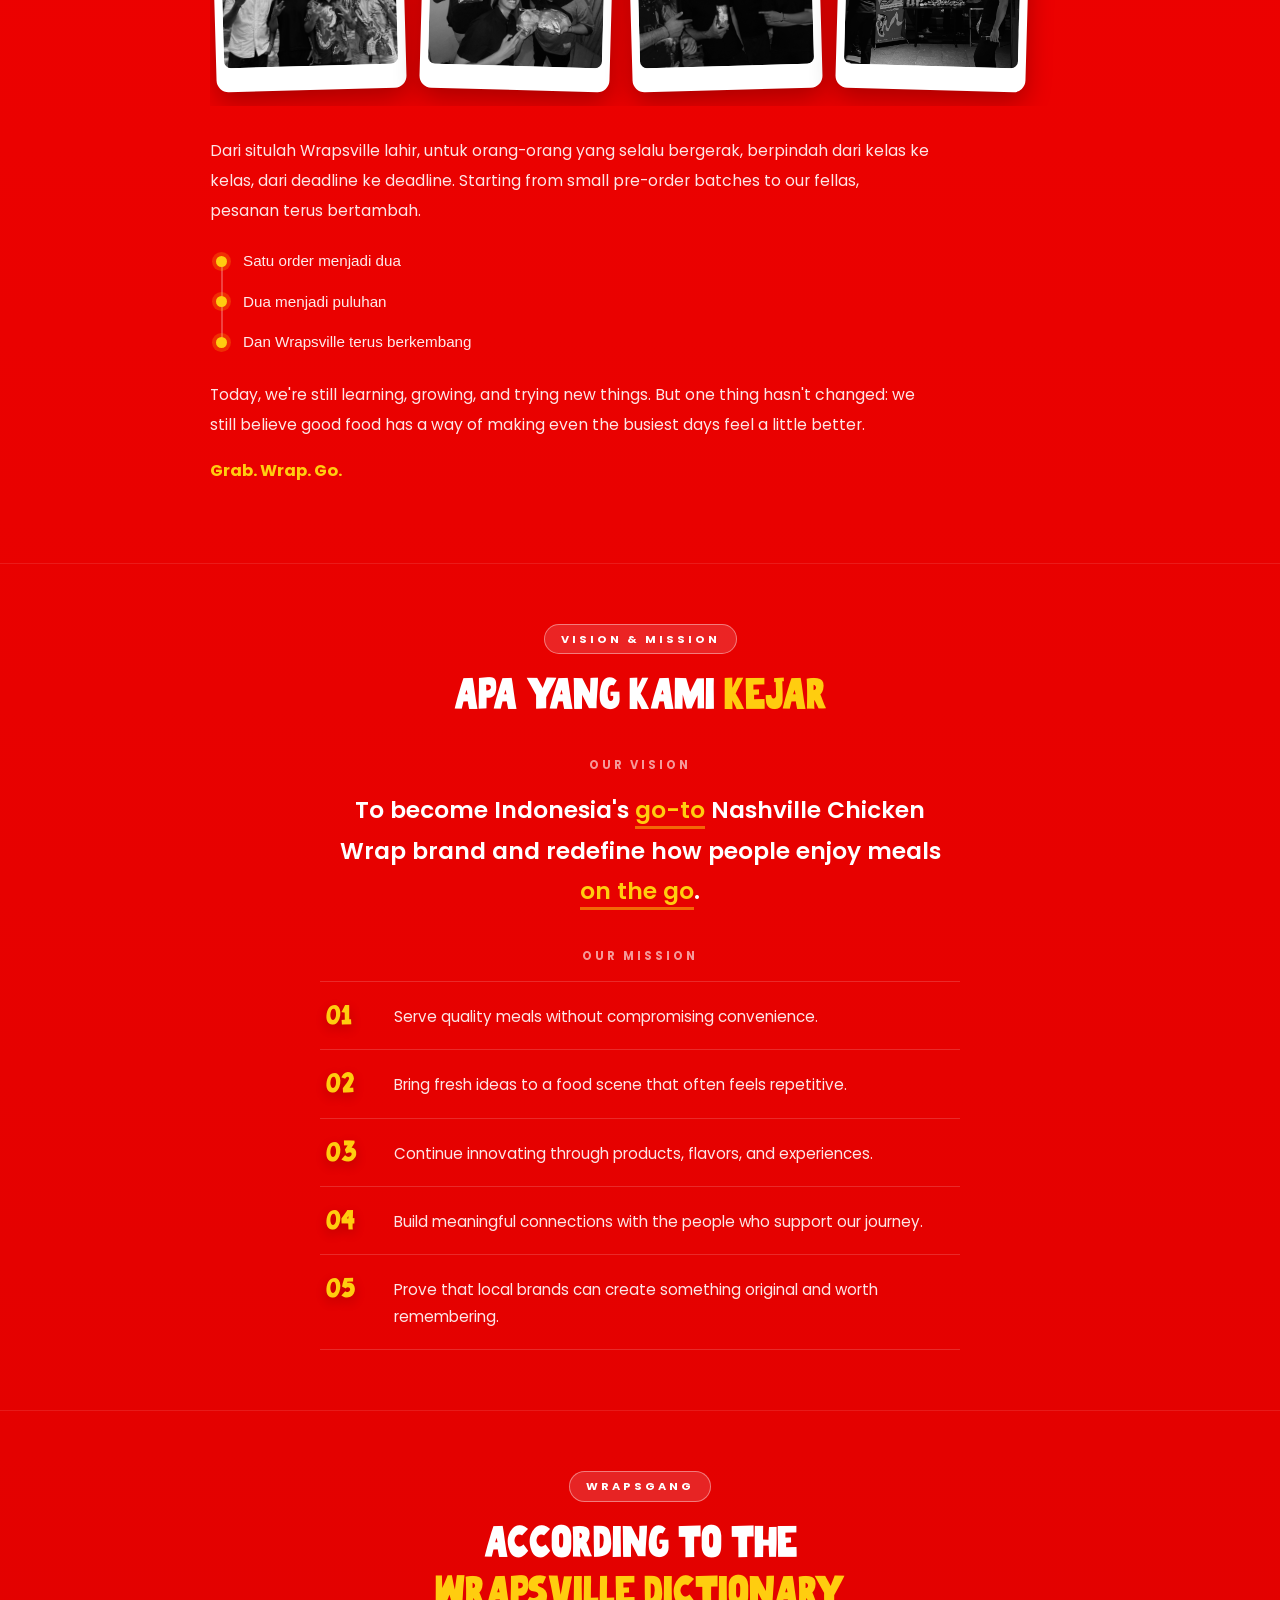
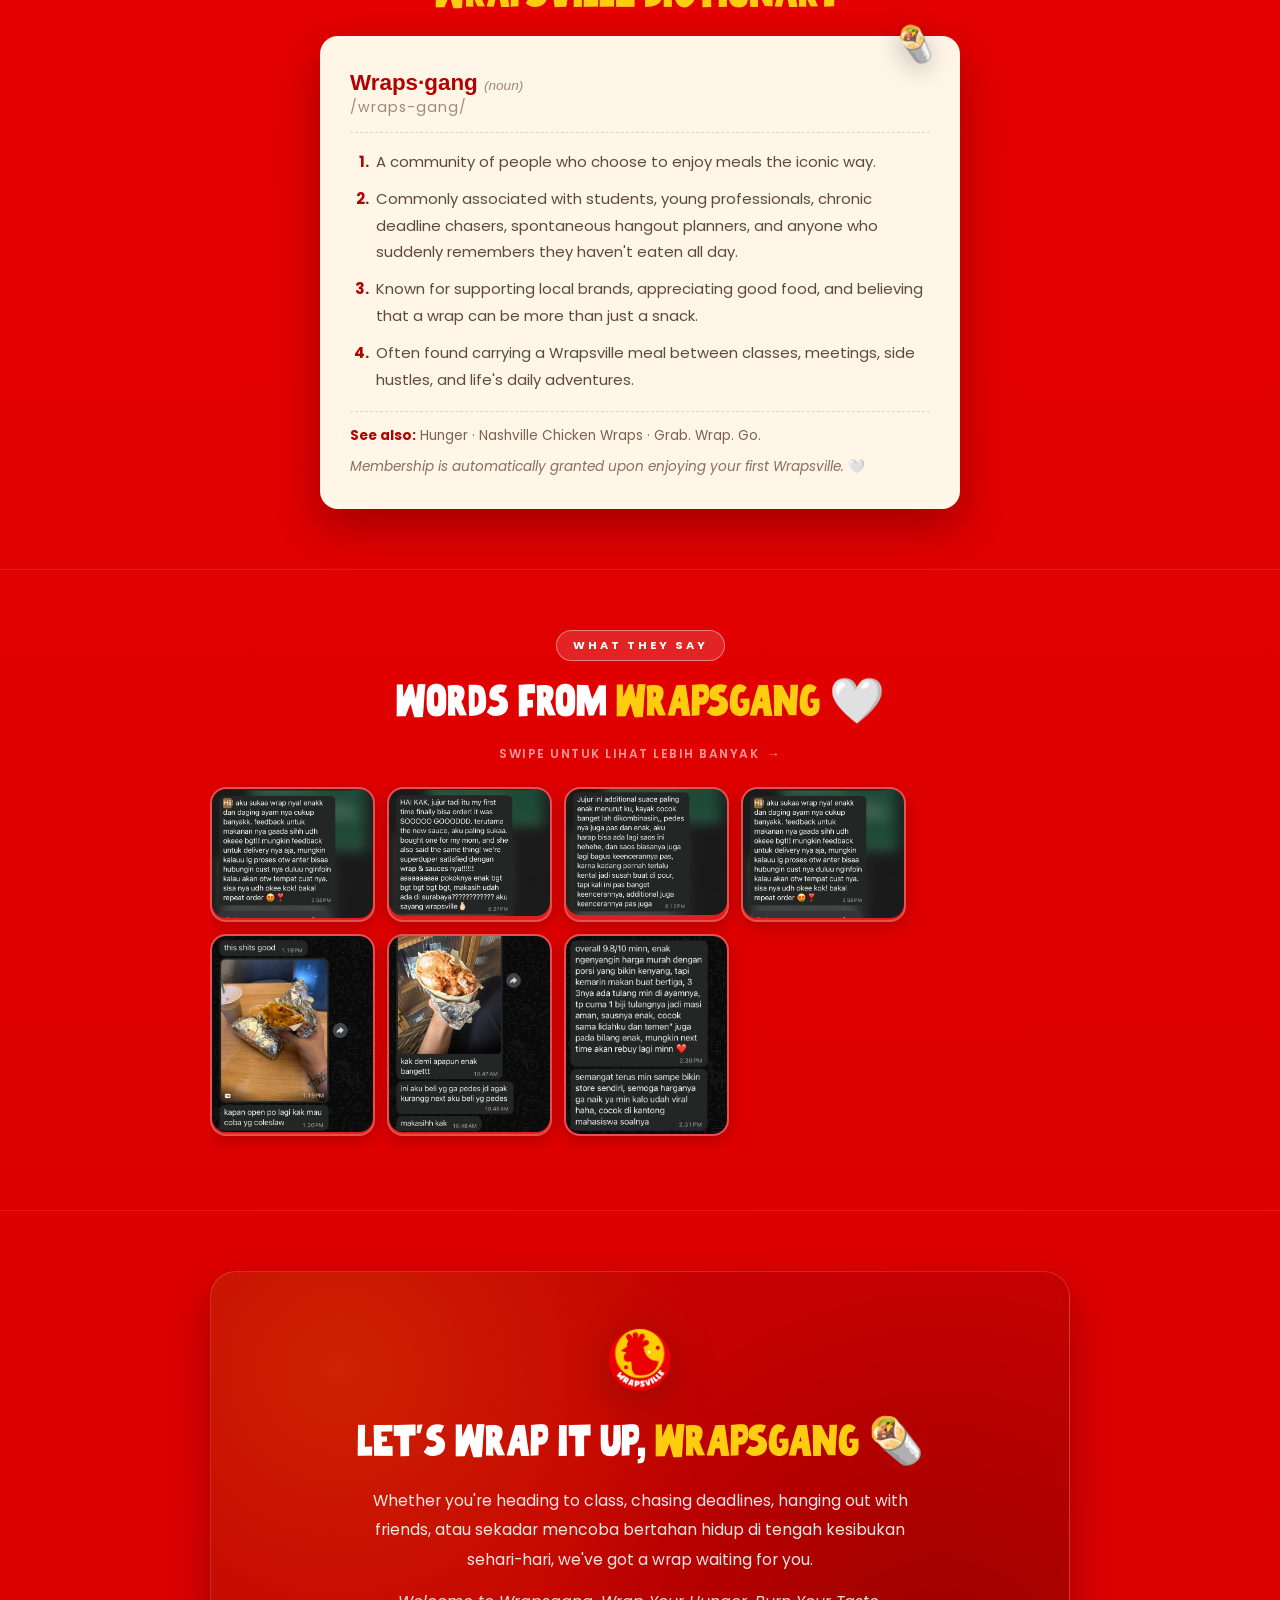
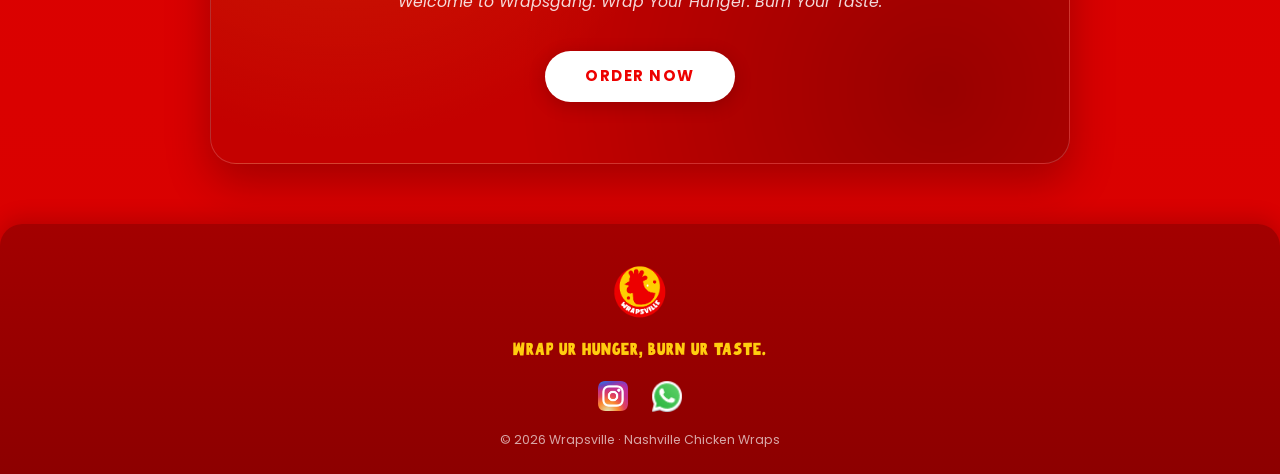
==== commit 712e7df5: "Perbaruan tampilan dan fitur rekap pesanan" ====
--- a/about.html
+++ b/about.html
@@ -4,6 +4,8 @@
   <meta charset="UTF-8">
   <meta name="viewport" content="width=device-width, initial-scale=1.0">
   <title>About Us - Wrapsville</title>
+  <meta name="description" content="Kenalan sama Wrapsville, Nashville chicken wraps lokal untuk kamu yang selalu bergerak. Grab. Wrap. Go.">
+  <link rel="icon" type="image/png" href="images/logowrapsville.png">
   <link rel="stylesheet" href="css/style.css">
   <link rel="stylesheet" href="css/about.css">
 </head>
@@ -14,7 +16,7 @@
     <div class="container">
       <div class="logo-wrapper">
         <img src="images/logowrapsville.png" alt="Wrapsville Logo" class="logo">
-        <img src="images/text-wrapsville.png" alt="Wrapsville Text" class="logo-text">
+        <span class="logo-wordmark">Wraps<span>ville</span></span>
       </div>
       <nav>
         <ul>
@@ -32,28 +34,37 @@
   </header>
 
   <main>
-    <a href="index.html" class="au-back-btn">← Home</a>
+    <div class="au-topbar">
+      <a href="index.html" class="au-back-btn">← Kembali ke Home</a>
+    </div>
 
     <!-- ===== WHO WE ARE ===== -->
-    <section class="au-section au-who">
-      <div class="au-container">
-
-        <div class="au-badge">WHO WE ARE</div>
-        <h2 class="au-title">Wrap Your Hunger.<br>Burn Your Taste.</h2>
-        <p class="au-tagline">#1 Chicken Nashville Wrap Local Brand</p>
+    <section class="au-section au-who reveal">
+      <div class="au-container">
+
+        <div class="au-center">
+          <div class="au-badge">WHO WE ARE</div>
+          <h2 class="au-title">Wrap Your Hunger.<br><span>Burn Your Taste.</span></h2>
+          <p class="au-tagline">#1 Chicken Nashville Wrap Local Brand</p>
+        </div>
 
         <p class="au-body">
           Ever had those days when you're rushing from one thing to another?
-            Kelas pagi, tugas numpuk, meeting organisasi, side hustle, hangout sama teman, terus tiba-tiba udah sore dan kamu belum makan proper meal sama sekali.
-            Somehow hidup selalu punya waktu buat ngasih deadline, tapi nggak pernah ngasih waktu buat makan.
-            Yeah, we've been there too.
-            That's why Wrapsville exists.
-        </p>
-        <p class="au-body">
-        Berawal dari sebuah ide sederhana di bangku kelas, kami percaya bahwa makanan praktis nggak harus membosankan. Di tengah pilihan makanan yang rasanya itu-itu aja, kami ingin menghadirkan sesuatu yang berbeda.
-        Nashville crispy chicken, fresh slaw, signature sauce, dan bold flavors yang dibungkus dalam satu handheld meal yang siap nemenin kamu di antara kelas, deadline, hangout, overthinking session, dan semua hal random lainnya dalam hidup.
-        </p>
-        <p class="au-body au-closing-line">
+          Kelas pagi, tugas numpuk, meeting organisasi, side hustle, hangout sama teman,
+          terus tiba-tiba udah sore dan kamu belum makan proper meal sama sekali.
+          Somehow hidup selalu punya waktu buat ngasih deadline, tapi nggak pernah
+          ngasih waktu buat makan. Yeah, we've been there too.
+          <strong>That's why Wrapsville exists.</strong>
+        </p>
+        <p class="au-body">
+          Berawal dari sebuah ide sederhana di bangku kelas, kami percaya bahwa makanan
+          praktis nggak harus membosankan. Di tengah pilihan makanan yang rasanya itu-itu aja,
+          kami ingin menghadirkan sesuatu yang berbeda: Nashville crispy chicken, fresh slaw,
+          signature sauce, dan bold flavors yang dibungkus dalam satu handheld meal yang siap
+          nemenin kamu di antara kelas, deadline, hangout, overthinking session,
+          dan semua hal random lainnya dalam hidup.
+        </p>
+        <p class="au-body au-closing-line au-center">
           Not just a wrap. Not just a snack.<br>
           A grab-and-go meal built for people on the move.
         </p>
@@ -69,94 +80,101 @@
     </section>
 
     <!-- ===== OUR STORY ===== -->
-    <section class="au-section au-founded">
-      <div class="au-container au-founded-grid">
-
-        <div class="au-founded-text">
-          <div class="au-founded-top">
-            <div class="au-badge">OUR STORY</div>
-            <h2 class="au-title">Founded Since<br><span class="au-year">2025</span></h2>
-          </div>
-
-          <p class="au-body">
-            Wrapsville started with a simple observation: sebagian besar makanan terasa familiar.
-            Rice. Chicken. Rice. Chicken. Repeat. Di sisi lain, ada banyak konsep menarik dari
-            luar yang belum banyak hadir di Indonesia.
-          </p>
-
-          <blockquote class="au-quote">
-            "What if we could create something familiar enough to feel comforting,
-            but different enough to feel exciting?"
-          </blockquote>
-
-          <!-- Swipeable moments gallery -->
-          <div class="au-moments-wrap">
-            <p class="au-moments-label">Behind the Process 📸</p>
-            <div class="au-moments">
-              <div class="au-moment-item">
-                <img src="images/moment1.jpeg" alt="Wrapsville Moment 1">
-              </div>
-              <div class="au-moment-item">
-                <img src="images/moment2.jpg" alt="Wrapsville Moment 2">
-              </div>
-              <div class="au-moment-item">
-                <img src="images/moment3.jpeg" alt="Wrapsville Moment 3">
-              </div>
-              <div class="au-moment-item">
-                <img src="images/moment4.jpeg" alt="Wrapsville Moment 4">
-              </div>
+    <section class="au-section au-founded reveal">
+      <div class="au-container">
+
+        <div class="au-badge">OUR STORY</div>
+        <h2 class="au-title">Founded Since<span class="au-year">2025</span></h2>
+
+        <p class="au-body">
+          Wrapsville started with a simple observation: sebagian besar makanan terasa familiar.
+          Rice. Chicken. Rice. Chicken. Repeat. Di sisi lain, ada banyak konsep menarik dari
+          luar yang belum banyak hadir di Indonesia.
+        </p>
+
+        <blockquote class="au-quote">
+          What if we could create something familiar enough to feel comforting,
+          but different enough to feel exciting?
+        </blockquote>
+
+        <!-- Swipeable moments gallery -->
+        <div class="au-moments-wrap">
+          <p class="au-moments-label">Behind the Process 📸</p>
+          <div class="au-moments">
+            <div class="au-moment-item">
+              <img src="images/moment1.jpeg" alt="Wrapsville Moment 1" loading="lazy">
             </div>
-          </div>
-
-          <p class="au-body">
-            Dari situlah Wrapsville lahir, untuk orang-orang yang selalu bergerak,
-            berpindah dari kelas ke kelas, dari deadline ke deadline.
-            Starting from small pre-order batches to our our fellas,
-            pesanan terus bertambah.
-          </p>
-
-          <div class="au-milestones">
-            <div class="au-milestone"><span class="au-milestone-dot"></span><span>Satu order menjadi dua</span></div>
-            <div class="au-milestone"><span class="au-milestone-dot"></span><span>Dua menjadi puluhan</span></div>
-            <div class="au-milestone"><span class="au-milestone-dot"></span><span>Dan Wrapsville terus berkembang</span></div>
-          </div>
-
-          <p class="au-body">
-            Today, we're still learning, growing, and trying new things.
-            But one thing hasn't changed:
-            we still believe good food has a way of making even the busiest days feel a little better.
-          </p>
-          <p class="au-body au-closing-line">Grab. Wrap. Go.</p>
-        </div>
-
+            <div class="au-moment-item">
+              <img src="images/moment2.jpg" alt="Wrapsville Moment 2" loading="lazy">
+            </div>
+            <div class="au-moment-item">
+              <img src="images/moment3.jpeg" alt="Wrapsville Moment 3" loading="lazy">
+            </div>
+            <div class="au-moment-item">
+              <img src="images/moment4.jpeg" alt="Wrapsville Moment 4" loading="lazy">
+            </div>
+          </div>
+        </div>
+
+        <p class="au-body">
+          Dari situlah Wrapsville lahir, untuk orang-orang yang selalu bergerak,
+          berpindah dari kelas ke kelas, dari deadline ke deadline.
+          Starting from small pre-order batches to our fellas,
+          pesanan terus bertambah.
+        </p>
+
+        <div class="au-milestones">
+          <div class="au-milestone"><span class="au-milestone-dot"></span><span>Satu order menjadi dua</span></div>
+          <div class="au-milestone"><span class="au-milestone-dot"></span><span>Dua menjadi puluhan</span></div>
+          <div class="au-milestone"><span class="au-milestone-dot"></span><span>Dan Wrapsville terus berkembang</span></div>
+        </div>
+
+        <p class="au-body">
+          Today, we're still learning, growing, and trying new things.
+          But one thing hasn't changed:
+          we still believe good food has a way of making even the busiest days feel a little better.
+        </p>
+        <p class="au-body au-closing-line">Grab. Wrap. Go.</p>
 
       </div>
     </section>
 
     <!-- ===== VISION & MISSION ===== -->
-    <section class="au-section au-vismis">
-      <div class="au-container">
-
-        <div class="au-badge">VISION & MISSION</div>
-
-        <div class="au-vismis-grid">
-          <div class="au-vismis-card">
-            <span class="au-vismis-icon">🎯</span>
-            <h3>Vision</h3>
-            <p>To become Indonesia's go-to Nashville Chicken Wrap brand and redefine
-            how people enjoy meals on the go.</p>
-          </div>
-
-          <div class="au-vismis-card">
-            <span class="au-vismis-icon">🚀</span>
-            <h3>Mission</h3>
-            <ul>
-              <li>Serve quality meals without compromising convenience.</li>
-              <li>Bring fresh ideas to a food scene that often feels repetitive.</li>
-              <li>Continue innovating through products, flavors, and experiences.</li>
-              <li>Build meaningful connections with the people who support our journey.</li>
-              <li>Prove that local brands can create something original and worth remembering.</li>
-            </ul>
+    <section class="au-section au-vismis reveal">
+      <div class="au-container">
+
+        <div class="au-center">
+          <div class="au-badge">VISION &amp; MISSION</div>
+          <h2 class="au-title">Apa yang Kami <span>Kejar</span></h2>
+        </div>
+
+        <p class="au-vm-label au-center">Our Vision</p>
+        <p class="au-vision">
+          To become Indonesia's <span class="au-hl">go-to</span> Nashville Chicken Wrap brand
+          and redefine how people enjoy meals <span class="au-hl">on the go</span>.
+        </p>
+
+        <p class="au-vm-label au-center">Our Mission</p>
+        <div class="au-missions">
+          <div class="au-mission">
+            <span class="au-mission-num">01</span>
+            <p>Serve quality meals without compromising convenience.</p>
+          </div>
+          <div class="au-mission">
+            <span class="au-mission-num">02</span>
+            <p>Bring fresh ideas to a food scene that often feels repetitive.</p>
+          </div>
+          <div class="au-mission">
+            <span class="au-mission-num">03</span>
+            <p>Continue innovating through products, flavors, and experiences.</p>
+          </div>
+          <div class="au-mission">
+            <span class="au-mission-num">04</span>
+            <p>Build meaningful connections with the people who support our journey.</p>
+          </div>
+          <div class="au-mission">
+            <span class="au-mission-num">05</span>
+            <p>Prove that local brands can create something original and worth remembering.</p>
           </div>
         </div>
 
@@ -164,93 +182,82 @@
     </section>
 
     <!-- ===== WRAPSGANG ===== -->
-    <section class="au-section au-wrapsgang">
-      <div class="au-container">
-
-        <div class="au-badge">WRAPSGANG</div>
-        <h2 class="au-title">According to the<br>Wrapsville Dictionary 📖</h2>
-
-       <div class="au-wg-def">
-
-  <p class="au-wg-word">
-    Wrapsgang <em>(noun)</em><br>
-    /wraps-gang/
-  </p>
-
-  <p class="au-body">
-    A community of people who choose to enjoy meals the iconic way.
-  </p>
-
-  <p class="au-body">
-    Commonly associated with students, young professionals,
-    chronic deadline chasers, spontaneous hangout planners,
-    and anyone who suddenly remembers they haven't eaten all day.
-  </p>
-
-  <p class="au-body">
-    Known for supporting local brands, appreciating good food,
-    and believing that a wrap can be more than just a snack.
-  </p>
-
-  <p class="au-body">
-    Often found carrying a Wrapsville meal between classes,
-    meetings, side hustles, and life's daily adventures.
-  </p>
-
-  <p class="au-body">
-    <strong>See also:</strong> Hunger, Nashville Chicken Wraps, Grab. Wrap. Go.
-  </p>
-
-  <p class="au-body">
-    <em>Membership is automatically granted upon enjoying your first Wrapsville.</em> 🤍
-  </p>
-
-</div>
+    <section class="au-section au-wrapsgang reveal">
+      <div class="au-container">
+
+        <div class="au-center">
+          <div class="au-badge">WRAPSGANG</div>
+          <h2 class="au-title">According to the<br><span>Wrapsville Dictionary</span></h2>
+        </div>
+
+        <div class="au-wg-card">
+          <p class="au-wg-word">Wraps·gang <em>(noun)</em></p>
+          <p class="au-wg-pron">/wraps-gang/</p>
+
+          <ol class="au-wg-defs">
+            <li>A community of people who choose to enjoy meals the iconic way.</li>
+            <li>Commonly associated with students, young professionals,
+                chronic deadline chasers, spontaneous hangout planners,
+                and anyone who suddenly remembers they haven't eaten all day.</li>
+            <li>Known for supporting local brands, appreciating good food,
+                and believing that a wrap can be more than just a snack.</li>
+            <li>Often found carrying a Wrapsville meal between classes,
+                meetings, side hustles, and life's daily adventures.</li>
+          </ol>
+
+          <p class="au-wg-also"><strong>See also:</strong> Hunger · Nashville Chicken Wraps · Grab. Wrap. Go.</p>
+          <p class="au-wg-note"><em>Membership is automatically granted upon enjoying your first Wrapsville.</em> 🤍</p>
+        </div>
 
       </div>
     </section>
 
     <!-- ===== TESTIMONI ===== -->
-    <section class="au-section au-testi">
-      <div class="au-container">
-
-        <div class="au-badge">WHAT THEY SAY</div>
-        <h2 class="au-title">Words From Wrapsgang 🤍</h2>
-        <p class="au-testi-hint">Swipe untuk lihat lebih banyak →</p>
+    <section class="au-section au-testi reveal">
+      <div class="au-container">
+
+        <div class="au-center">
+          <div class="au-badge">WHAT THEY SAY</div>
+          <h2 class="au-title">Words From <span>Wrapsgang</span> 🤍</h2>
+          <p class="au-testi-hint">Swipe untuk lihat lebih banyak</p>
+        </div>
 
         <div class="au-testi-scroll">
           <!-- Row 1 -->
-          <div class="au-testi-img testi-pop"><img src="images/testi1.PNG" alt="Review 1"></div>
-          <div class="au-testi-img testi-pop"><img src="images/testi2.PNG" alt="Review 2"></div>
-          <div class="au-testi-img testi-pop"><img src="images/testi3.PNG" alt="Review 3"></div>
-          <div class="au-testi-img testi-pop"><img src="images/testi4.PNG" alt="Review 4"></div>
-          <div class="au-testi-img testi-pop"><img src="images/testi5.PNG" alt="Review 5"></div>
+          <div class="au-testi-img testi-pop"><img src="images/testi1.PNG" alt="Review 1" loading="lazy"></div>
+          <div class="au-testi-img testi-pop"><img src="images/testi2.PNG" alt="Review 2" loading="lazy"></div>
+          <div class="au-testi-img testi-pop"><img src="images/testi3.PNG" alt="Review 3" loading="lazy"></div>
+          <div class="au-testi-img testi-pop"><img src="images/testi4.PNG" alt="Review 4" loading="lazy"></div>
+          <div class="au-testi-img testi-pop"><img src="images/testi5.PNG" alt="Review 5" loading="lazy"></div>
           <!-- Row 2 -->
-          <div class="au-testi-img testi-pop"><img src="images/testi6.jpeg" alt="Review 6"></div>
-          <div class="au-testi-img testi-pop"><img src="images/testi7.PNG" alt="Review 7"></div>
-          <div class="au-testi-img testi-pop"><img src="images/testi8.jpeg" alt="Review 8"></div>
-          <div class="au-testi-img testi-pop"><img src="images/testi9.jpeg" alt="Review 9"></div>
-          <div class="au-testi-img testi-pop"><img src="images/testi10.jpeg" alt="Review 10"></div>
-          <div class="au-testi-img testi-pop"><img src="images/testi11.jpeg" alt="Review 11"></div>
-          <div class="au-testi-img testi-pop"><img src="images/testi12.jpeg" alt="Review 12"></div>
-          <div class="au-testi-img testi-pop"><img src="images/testi13.jpeg" alt="Review 13"></div>
-          <div class="au-testi-img testi-pop"><img src="images/testi14.jpeg" alt="Review 14"></div>
+          <div class="au-testi-img testi-pop"><img src="images/testi6.jpeg" alt="Review 6" loading="lazy"></div>
+          <div class="au-testi-img testi-pop"><img src="images/testi7.PNG" alt="Review 7" loading="lazy"></div>
+          <div class="au-testi-img testi-pop"><img src="images/testi8.jpeg" alt="Review 8" loading="lazy"></div>
+          <div class="au-testi-img testi-pop"><img src="images/testi9.jpeg" alt="Review 9" loading="lazy"></div>
+          <div class="au-testi-img testi-pop"><img src="images/testi10.jpeg" alt="Review 10" loading="lazy"></div>
+          <div class="au-testi-img testi-pop"><img src="images/testi11.jpeg" alt="Review 11" loading="lazy"></div>
+          <div class="au-testi-img testi-pop"><img src="images/testi12.jpeg" alt="Review 12" loading="lazy"></div>
+          <div class="au-testi-img testi-pop"><img src="images/testi13.jpeg" alt="Review 13" loading="lazy"></div>
+          <div class="au-testi-img testi-pop"><img src="images/testi14.jpeg" alt="Review 14" loading="lazy"></div>
         </div>
 
       </div>
     </section>
 
     <!-- ===== CTA ENDING ===== -->
-    <section class="au-section au-cta">
-      <div class="au-container au-cta-inner">
-        <h2 class="au-title">Let's Wrap It Up, Twin 🌯</h2>
-        <p class="au-body">
-          Whether you're heading to class, chasing deadlines, hanging out with friends,
-          atau sekadar mencoba bertahan hidup di tengah kesibukan sehari-hari,
-          we've got a wrap waiting for you.
-        </p>
-        <p class="au-body"><em>Welcome to Wrapsgang. Wrap Your Hunger. Burn Your Taste. ✨</em></p>
-        <a href="order.html" class="btn-order au-cta-btn">ORDER NOW</a>
+    <section class="au-section au-cta reveal">
+      <div class="au-container">
+        <div class="au-cta-card">
+          <img src="images/logowrapsville.png" alt="Wrapsville" class="au-cta-logo">
+          <h2 class="au-title">Let's Wrap It Up, <span>Wrapsgang</span> 🌯</h2>
+          <p class="au-body">
+            Whether you're heading to class, chasing deadlines, hanging out with friends,
+            atau sekadar mencoba bertahan hidup di tengah kesibukan sehari-hari,
+            we've got a wrap waiting for you.
+          </p>
+          <p class="au-body au-cta-tag"><em>Welcome to Wrapsgang. Wrap Your Hunger. Burn Your Taste.</em></p>
+          <a href="order.html" class="btn-order au-cta-btn">ORDER NOW</a>
+        </div>
       </div>
     </section>
 
@@ -270,6 +277,7 @@
     <p class="footer-copy">© 2026 Wrapsville · Nashville Chicken Wraps</p>
   </footer>
 
+  <script src="js/script.js"></script>
   <script>
     const testiItems = document.querySelectorAll(".au-testi-img.testi-pop");
     const testiObserver = new IntersectionObserver((entries) => {
--- a/css/style.css
+++ b/css/style.css
@@ -10,9 +10,11 @@
 
 :root {
   --red: #ed0100;
+  --red-bright: #f52011;
   --red-dark: #c40100;
   --red-deep: #a30000;
   --yellow: #ffcd0f;
+  --cream: #fff6e8;
   --white: #ffffff;
 }
 
@@ -29,12 +31,19 @@
 body {
   font-family: 'Poppins', sans-serif;
   background-color: var(--red);
+  background-image: linear-gradient(180deg, var(--red-bright) 0%, var(--red) 26%, #d80100 100%);
   color: #fff;
   line-height: 1.5;
   min-height: 100vh;
   display: flex;
   flex-direction: column;
   overflow-x: clip;
+  -webkit-tap-highlight-color: transparent;
+}
+
+::selection {
+  background: var(--yellow);
+  color: #7a0000;
 }
 
 main {
@@ -86,15 +95,16 @@
 .navbar {
   background-color: #fff;
   color: #d33;
-  padding: 12px 16px;
+  padding: 10px 18px;
   position: sticky;
   top: 0;
   z-index: 100;
-  box-shadow: 0 4px 12px rgba(0,0,0,0.1);
-  border-radius: 0 0 20px 20px;
+  box-shadow: 0 4px 14px rgba(0,0,0,0.12);
 }
 
 .navbar .container {
+  max-width: 1080px;
+  margin: 0 auto;
   display: flex;
   justify-content: space-between;
   align-items: center;
@@ -110,42 +120,62 @@
   height: 50px;
 }
 
-.navbar .logo-text {
-  height: 25px;
+/* Wordmark "Wrapsville" sebagai teks asli (bukan gambar) supaya selalu tajam */
+.logo-wordmark {
+  font-family: 'Poppins', sans-serif;
+  font-weight: 800;
+  font-size: 1.3rem;
+  line-height: 1.25;
+  letter-spacing: 0.3px;
+  color: #fff;
+  background: var(--red);
+  padding: 1px 12px 3px;
+  border-radius: 7px;
+  display: inline-block;
+  transform: rotate(-2deg);
+  box-shadow: 0 2px 8px rgba(0,0,0,0.12);
+  user-select: none;
+}
+
+.logo-wordmark span {
+  color: var(--yellow);
 }
 
 .navbar nav ul {
   list-style: none;
   display: flex;
-  gap: 3px;
-}
-
-.navbar nav ul li a {
+  align-items: center;
+  gap: 6px;
+}
+
+.navbar-link {
   text-decoration: none;
-  color: #d33;
-  font-weight: bold;
-  padding: 1px 5px;
-  border-radius: 6px;
-  transition: background 0.3s;
-}
-
-.navbar nav ul li a:hover {
-  background-color: #f2f2f2;
+  color: var(--red);
+  font-weight: 700;
+  font-size: 0.86rem;
+  letter-spacing: 0.5px;
+  padding: 8px 14px;
+  border-radius: 50px;
+  transition: background 0.2s;
+}
+
+.navbar-link:hover {
+  background: #fdeaea;
 }
 
 .navbar-cart-btn {
   display: flex;
   align-items: center;
   justify-content: center;
-  color: #d33;
-  padding: 6px;
-  border-radius: 8px;
+  color: var(--red);
+  padding: 8px;
+  border-radius: 50%;
   transition: background 0.2s, transform 0.2s;
   text-decoration: none;
 }
 
 .navbar-cart-btn:hover {
-  background-color: #f2f2f2;
+  background-color: #fdeaea;
   transform: scale(1.08);
 }
 
@@ -154,15 +184,13 @@
 }
 
 @media (min-width: 769px) {
-  .logo-wrapper { margin-left: 30px; }
   .navbar .logo { height: 60px; }
-  .navbar .logo-text { height: 35px; }
-  .navbar nav ul { margin-right: 30px; gap: 10px; }
+  .logo-wordmark { font-size: 1.5rem; }
 }
 
 @media (max-width: 768px) {
   .navbar .logo { height: 45px; }
-  .navbar .logo-text { height: 22px; }
+  .logo-wordmark { font-size: 1.12rem; }
 }
 
 /* ===== Hero ===== */
@@ -271,16 +299,12 @@
   animation: float 4.5s ease-in-out infinite;
 }
 
-.hero-wrap.left  { left: max(1vw, 8px); }
-.hero-wrap.right { right: max(1vw, 8px); animation-delay: 2.2s; }
+.hero-wrap.left  { left: -4px; }
+.hero-wrap.right { right: -4px; animation-delay: 2.2s; }
 
 @keyframes float {
   0%, 100% { transform: translateY(0); }
   50%      { transform: translateY(-12px); }
-}
-
-@media (max-width: 640px) {
-  .hero-wrap { width: 84px; bottom: -14px; }
 }
 
 /* ===== Marquee ticker ===== */
@@ -340,6 +364,12 @@
   font-weight: 400;
   line-height: 1.15;
   margin-bottom: 14px;
+}
+
+.section-head h2 span,
+.level-text h2 span,
+.cta-band h2 span {
+  color: var(--yellow);
 }
 
 .section-head p {
@@ -549,7 +579,7 @@
   border-color: #fff;
 }
 
-/* ===== Responsive ===== */
+/* ===== Responsive (tablet) ===== */
 @media (max-width: 768px) {
   .menu {
     padding: 56px 20px 20px;
@@ -576,11 +606,142 @@
   }
 }
 
+/* ===== Responsive (mobile) ===== */
+@media (max-width: 640px) {
+
+  /* Hero: lebih ringkas, CTA jadi tombol besar yang gampang dipencet */
+  .hero {
+    min-height: 0;
+    padding: 60px 22px 108px;
+  }
+
+  .hero-kicker {
+    font-size: 0.68rem;
+    letter-spacing: 3px;
+  }
+
+  .hero-sub {
+    font-size: 0.92rem;
+    margin: 16px auto 26px;
+  }
+
+  .hero-cta {
+    flex-direction: column;
+    gap: 12px;
+  }
+
+  .hero-cta .btn-order {
+    width: 100%;
+    max-width: 300px;
+    text-align: center;
+    padding: 16px 40px;
+    font-size: 1rem;
+  }
+
+  .hero-cta .btn-ghost {
+    font-size: 0.84rem;
+    padding: 10px 20px;
+  }
+
+  .hero-wrap {
+    width: 90px;
+    bottom: -10px;
+  }
+
+  .marquee {
+    padding: 8px 0;
+  }
+
+  .marquee-track {
+    font-size: 0.92rem;
+  }
+
+  /* Menu: kartu horizontal ala food app — ringkas & rapi di layar sempit */
+  .menu {
+    padding: 52px 18px 14px;
+  }
+
+  .menu-grid {
+    gap: 14px;
+  }
+
+  .menu-card {
+    display: grid;
+    grid-template-columns: 1fr 104px;
+    grid-template-areas:
+      "title img"
+      "desc  img"
+      "link  img";
+    align-items: center;
+    column-gap: 14px;
+    text-align: left;
+    padding: 16px;
+    border-radius: 18px;
+  }
+
+  .menu-card:hover {
+    transform: none;
+  }
+
+  .menu-card-img {
+    grid-area: img;
+    height: auto;
+    margin: 0;
+  }
+
+  .menu-card-img img {
+    max-width: 104px;
+  }
+
+  .menu-card h3 {
+    grid-area: title;
+    font-size: 1rem;
+    margin-bottom: 4px;
+  }
+
+  .menu-card p {
+    grid-area: desc;
+    font-size: 0.8rem;
+    margin-bottom: 10px;
+  }
+
+  .menu-card-link {
+    grid-area: link;
+    justify-self: start;
+    font-size: 0.74rem;
+  }
+
+  .section-head {
+    margin-bottom: 26px;
+  }
+
+  .section-head p {
+    font-size: 0.9rem;
+    line-height: 1.7;
+  }
+
+  .level-text p {
+    font-size: 0.92rem;
+  }
+
+  .cta-band {
+    margin: 24px 16px 56px;
+    padding: 40px 22px;
+    border-radius: 22px;
+  }
+
+  .cta-band .btn-order {
+    width: 100%;
+    max-width: 300px;
+    padding: 15px 40px;
+  }
+}
+
 /* ===== Footer ===== */
 footer {
-  padding: 36px 20px 22px;
+  padding: 40px 20px 24px;
   text-align: center;
-  background-color: var(--red-deep);
+  background: linear-gradient(180deg, var(--red-deep), #8d0000);
   border-radius: 22px 22px 0 0;
   box-shadow: 0 -6px 20px rgba(0,0,0,0.15);
 }
@@ -588,18 +749,20 @@
 .footer-logo {
   width: 56px;
   height: auto;
-  margin-bottom: 8px;
+  margin-bottom: 10px;
 }
 
 .footer-tagline {
-  font-size: 0.9rem;
-  font-weight: 600;
+  font-family: 'beautifreak', 'Poppins', sans-serif;
+  font-size: 1.1rem;
+  font-weight: 400;
+  letter-spacing: 1px;
   color: var(--yellow);
-  margin-bottom: 14px;
+  margin-bottom: 16px;
 }
 
 footer .contact {
-  margin-bottom: 16px;
+  margin-bottom: 18px;
 }
 
 footer .contact a {
@@ -608,7 +771,7 @@
 }
 
 footer .social-icon {
-  width: 32px;
+  width: 34px;
   height: auto;
   vertical-align: middle;
   transition: transform 0.3s;
--- a/css/about.css
+++ b/css/about.css
@@ -1,27 +1,39 @@
-/* ===== Back Button ===== */
+/* ============================================
+   ABOUT US — Wrapsville
+   ============================================ */
+
+/* ===== Top bar / Back button ===== */
+.au-topbar {
+  max-width: 908px;
+  margin: 18px auto 0;
+  padding: 0 24px;
+}
+
 .au-back-btn {
-  display: inline-block;
-  margin: 16px 0 0 24px;
-  padding: 7px 16px;
-  color: rgba(255,255,255,0.8);
+  display: inline-flex;
+  align-items: center;
+  gap: 6px;
+  padding: 8px 18px;
+  color: rgba(255,255,255,0.85);
   text-decoration: none;
   font-size: 0.82rem;
   font-weight: 600;
-  border: 1.5px solid rgba(255,255,255,0.35);
-  border-radius: 8px;
+  background: rgba(255,255,255,0.1);
+  border: 1.5px solid rgba(255,255,255,0.3);
+  border-radius: 50px;
   transition: color 0.2s, border-color 0.2s, background 0.2s;
 }
 
 .au-back-btn:hover {
   color: #fff;
   border-color: #fff;
-  background: rgba(255,255,255,0.1);
+  background: rgba(255,255,255,0.18);
 }
 
 /* ===== Base ===== */
 .au-section {
-  padding: 56px 24px;
-  border-bottom: 1px solid rgba(255, 255, 255, 0.12);
+  padding: 60px 24px;
+  border-bottom: 1px solid rgba(255, 255, 255, 0.1);
 }
 
 .au-section:last-of-type {
@@ -33,65 +45,70 @@
   margin: 0 auto;
 }
 
+.au-center {
+  text-align: center;
+}
+
 /* Badge */
 .au-badge {
   display: inline-block;
-  background: rgba(255, 255, 255, 0.15);
+  background: rgba(255, 255, 255, 0.14);
   border: 1.5px solid rgba(255, 255, 255, 0.4);
   border-radius: 50px;
-  padding: 4px 16px;
+  padding: 6px 16px;
   font-size: 0.7rem;
   font-weight: 700;
-  letter-spacing: 2.5px;
+  letter-spacing: 3px;
   color: #fff;
-  margin-bottom: 14px;
-}
-
-/* Title */
+  margin-bottom: 16px;
+}
+
+/* Title — pakai font display brand */
 .au-title {
-  font-size: 2rem;
-  font-weight: 700;
+  font-family: 'beautifreak', 'Poppins', sans-serif;
+  font-size: clamp(1.9rem, 4.5vw, 2.8rem);
+  font-weight: 400;
   color: #fff;
-  line-height: 1.25;
+  line-height: 1.12;
   margin-bottom: 18px;
+}
+
+.au-title span {
+  color: var(--yellow);
 }
 
 /* Tagline */
 .au-tagline {
-  font-size: 0.82rem;
+  font-size: 0.8rem;
   font-weight: 700;
-  letter-spacing: 1.5px;
-  color: rgba(255,255,255,0.65);
+  letter-spacing: 2px;
+  color: var(--yellow);
   text-transform: uppercase;
-  margin-bottom: 22px;
+  margin-bottom: 30px;
+}
+
+@keyframes auFloat {
+  0%, 100% { transform: translateY(0); }
+  50%      { transform: translateY(-10px); }
 }
 
 /* Body text */
 .au-body {
-  font-size: 1rem;
-  line-height: 1.85;
-  color: rgba(255, 255, 255, 0.88);
-  margin-bottom: 14px;
-  text-align: justify;
+  font-size: 0.98rem;
+  line-height: 1.9;
+  color: rgba(255, 255, 255, 0.9);
+  margin: 0 auto 16px;
+  max-width: 680px;
+}
+
+.au-body strong {
+  color: #fff;
 }
 
 .au-closing-line {
   font-weight: 700;
-  color: #fff;
-}
-
-/* ===== WHO WE ARE — Hero Logo ===== */
-.au-hero-logo-wrap {
-  text-align: center;
-  margin-bottom: 28px;
-}
-
-.au-hero-logo {
-  width: 90px;
-  height: auto;
-  display: inline-block;
-  filter: drop-shadow(0 8px 20px rgba(0,0,0,0.2));
-  animation: floatSlow 4s ease-in-out infinite;
+  color: var(--yellow);
+  font-size: 1.02rem;
 }
 
 /* Pills */
@@ -99,39 +116,92 @@
   display: flex;
   flex-wrap: wrap;
   gap: 10px;
-  margin-top: 24px;
+  margin-top: 26px;
+}
+
+.au-who .au-pills {
+  justify-content: center;
 }
 
 .au-pill {
   background: rgba(255,255,255,0.12);
   border: 1.5px solid rgba(255,255,255,0.3);
   border-radius: 50px;
-  padding: 6px 16px;
+  padding: 7px 17px;
   font-size: 0.82rem;
   font-weight: 600;
   color: #fff;
-}
-
-/* ===== Moments Gallery ===== */
+  transition: border-color 0.2s, transform 0.2s;
+}
+
+.au-pill:hover {
+  border-color: var(--yellow);
+  transform: translateY(-2px);
+}
+
+/* ===== OUR STORY ===== */
+
+/* Paragraf story rata kiri, sejajar dengan badge, judul, dan timeline */
+.au-founded .au-body {
+  margin-left: 0;
+  margin-right: 0;
+  max-width: 720px;
+}
+
+.au-year {
+  font-family: 'beautifreak', 'Poppins', sans-serif;
+  font-size: clamp(3.4rem, 8vw, 4.8rem);
+  color: var(--yellow);
+  display: block;
+  line-height: 1;
+  margin-top: 6px;
+  text-shadow: 0 6px 22px rgba(0,0,0,0.3);
+}
+
+.au-quote {
+  position: relative;
+  border-left: 3px solid var(--yellow);
+  padding: 16px 20px 16px 24px;
+  margin: 22px 0;
+  font-style: italic;
+  font-size: 1rem;
+  color: rgba(255,255,255,0.95);
+  line-height: 1.75;
+  background: rgba(255,255,255,0.08);
+  border-radius: 0 14px 14px 0;
+  max-width: 680px;
+}
+
+.au-quote::before {
+  content: '"';
+  font-family: 'beautifreak', Georgia, serif;
+  font-size: 2.6rem;
+  color: var(--yellow);
+  position: absolute;
+  top: -6px;
+  left: 10px;
+  opacity: 0.5;
+}
+
+/* Moments — gaya polaroid */
 .au-moments-wrap {
-  margin: 24px 0;
+  margin: 30px 0;
 }
 
 .au-moments-label {
-  font-size: 0.8rem;
-  font-weight: 600;
-  letter-spacing: 1px;
-  color: rgba(255,255,255,0.6);
+  font-size: 0.78rem;
+  font-weight: 700;
+  letter-spacing: 2px;
+  color: rgba(255,255,255,0.65);
   text-transform: uppercase;
-  margin-bottom: 12px;
+  margin-bottom: 16px;
 }
 
 .au-moments {
   display: flex;
-  flex-direction: row;
-  gap: 14px;
+  gap: 18px;
   overflow-x: auto;
-  padding-bottom: 10px;
+  padding: 10px 4px 16px;
   -webkit-overflow-scrolling: touch;
   scroll-snap-type: x mandatory;
 }
@@ -153,185 +223,230 @@
 .au-moment-item {
   flex: 0 0 auto;
   scroll-snap-align: start;
-  width: 180px;
-  height: 180px;
-  border-radius: 18px;
-  overflow: hidden;
-  background: rgba(255,255,255,0.1);
-  border: 1.5px solid rgba(255,255,255,0.2);
-  transition: transform 0.2s;
+  width: 190px;
+  background: #fff;
+  padding: 8px 8px 24px;
+  border-radius: 12px;
+  box-shadow: 0 10px 26px rgba(0,0,0,0.28);
+  transform: rotate(-1.6deg);
+  transition: transform 0.25s ease;
+}
+
+.au-moment-item:nth-child(even) {
+  transform: rotate(1.6deg);
 }
 
 .au-moment-item:hover {
-  transform: scale(1.03);
+  transform: rotate(0deg) scale(1.04);
 }
 
 .au-moment-item img {
   width: 100%;
-  height: 100%;
+  height: 172px;
   object-fit: cover;
+  border-radius: 7px;
   display: block;
 }
 
-
-.au-moment-item {
+/* Milestones — timeline vertikal */
+.au-milestones {
   position: relative;
-}
-
-/* ===== OUR STORY ===== */
-.au-founded-grid {
-  display: block;
-}
-
-.au-founded-top {
-  margin-bottom: 4px;
-}
-
-.au-year {
-  font-size: 4rem;
-  font-weight: 900;
+  display: flex;
+  flex-direction: column;
+  gap: 18px;
+  margin: 24px 0 26px;
+  padding-left: 6px;
+}
+
+.au-milestones::before {
+  content: '';
+  position: absolute;
+  left: 10.5px;
+  top: 10px;
+  bottom: 10px;
+  width: 2px;
+  background: rgba(255,255,255,0.25);
+}
+
+.au-milestone {
+  display: flex;
+  align-items: center;
+  gap: 16px;
+  font-size: 0.95rem;
+  font-weight: 500;
+  color: rgba(255,255,255,0.92);
+}
+
+.au-milestone-dot {
+  width: 11px;
+  height: 11px;
+  border-radius: 50%;
+  background: var(--yellow);
+  box-shadow: 0 0 0 4px rgba(255,205,15,0.22);
+  flex-shrink: 0;
+  position: relative;
+  z-index: 1;
+}
+
+/* ===== Vision & Mission — gaya editorial ===== */
+.au-vm-label {
+  font-size: 0.72rem;
+  font-weight: 700;
+  letter-spacing: 3px;
+  text-transform: uppercase;
+  color: rgba(255,255,255,0.6);
+  margin: 36px 0 16px;
+}
+
+.au-vision {
+  text-align: center;
+  font-size: clamp(1.15rem, 2.4vw, 1.45rem);
+  font-weight: 600;
+  line-height: 1.75;
   color: #fff;
-  display: block;
-  line-height: 1;
-  margin-top: 4px;
-}
-
-.au-quote {
-  border-left: 3px solid rgba(255,255,255,0.45);
-  padding: 12px 18px;
-  margin: 18px 0;
+  max-width: 640px;
+  margin: 0 auto 10px;
+}
+
+.au-hl {
+  color: var(--yellow);
+  border-bottom: 3px solid rgba(255,205,15,0.5);
+  white-space: nowrap;
+}
+
+.au-missions {
+  max-width: 640px;
+  margin: 0 auto;
+  border-top: 1px solid rgba(255,255,255,0.16);
+}
+
+.au-mission {
+  display: flex;
+  align-items: flex-start;
+  gap: 22px;
+  padding: 18px 6px;
+  border-bottom: 1px solid rgba(255,255,255,0.16);
+}
+
+.au-mission-num {
+  font-family: 'beautifreak', 'Poppins', sans-serif;
+  font-size: 1.7rem;
+  color: var(--yellow);
+  line-height: 1.15;
+  flex: 0 0 46px;
+  text-shadow: 0 4px 12px rgba(0,0,0,0.2);
+}
+
+.au-mission p {
+  font-size: 0.95rem;
+  line-height: 1.8;
+  color: rgba(255,255,255,0.9);
+  margin: 0;
+  padding-top: 3px;
+}
+
+/* ===== Wrapsgang — kartu kamus gaya kertas ===== */
+.au-wg-card {
+  position: relative;
+  background: var(--cream, #fff6e8);
+  color: #52362a;
+  border-radius: 18px;
+  padding: 32px 30px;
+  margin: 18px auto 0;
+  max-width: 640px;
+  box-shadow: 0 18px 44px rgba(0,0,0,0.28);
+}
+
+.au-wg-card::after {
+  content: '🌯';
+  position: absolute;
+  top: -16px;
+  right: 24px;
+  font-size: 2rem;
+  transform: rotate(14deg);
+  filter: drop-shadow(0 6px 12px rgba(0,0,0,0.25));
+}
+
+.au-wg-word {
+  font-size: 1.4rem;
+  font-weight: 800;
+  color: #b30100;
+  line-height: 1.3;
+}
+
+.au-wg-word em {
+  font-size: 0.85rem;
+  font-weight: 500;
   font-style: italic;
-  font-size: 0.97rem;
-  color: rgba(255,255,255,0.9);
-  line-height: 1.7;
-  background: rgba(255,255,255,0.07);
-  border-radius: 0 10px 10px 0;
-}
-
-.au-milestones {
+  color: #a08976;
+}
+
+.au-wg-pron {
+  font-size: 0.88rem;
+  color: #a08976;
+  letter-spacing: 1px;
+  padding-bottom: 14px;
+  margin-bottom: 16px;
+  border-bottom: 1.5px dashed #e3d2bd;
+}
+
+.au-wg-defs {
+  padding-left: 22px;
   display: flex;
   flex-direction: column;
   gap: 10px;
-  margin: 18px 0 20px;
-}
-
-.au-milestone {
-  display: flex;
-  align-items: center;
-  gap: 12px;
-  font-size: 0.95rem;
-  color: rgba(255,255,255,0.88);
-}
-
-.au-milestone-dot {
-  width: 9px;
-  height: 9px;
-  border-radius: 50%;
-  background: #fff;
-  flex-shrink: 0;
-}
-
-/* Desktop: kanan column */
-.au-founded-img-desktop {
-  display: flex;
-  align-items: center;
-  justify-content: center;
-  position: sticky;
-  top: 100px;
-}
-
-/* Mobile inline: hidden di desktop */
-.au-founded-img-mobile {
-  display: none;
-}
-
-.au-story-img {
-  width: 100%;
-  max-width: 240px;
-  display: block;
-  margin: 0 auto;
-  filter: drop-shadow(0 12px 28px rgba(0,0,0,0.2));
-  animation: floatSlow 4s ease-in-out infinite;
-}
-
-@keyframes floatSlow {
-  0%, 100% { transform: translateY(0); }
-  50%       { transform: translateY(-14px); }
-}
-
-/* ===== Vision & Mission ===== */
-.au-vismis-grid {
-  display: grid;
-  grid-template-columns: 1fr 1fr;
-  gap: 20px;
-  margin-top: 12px;
-}
-
-.au-vismis-card {
-  background: rgba(255, 255, 255, 0.1);
-  border: 1.5px solid rgba(255, 255, 255, 0.2);
-  border-radius: 16px;
-  padding: 26px 22px;
-}
-
-.au-vismis-icon {
-  font-size: 1.8rem;
-  display: block;
-  margin-bottom: 10px;
-}
-
-.au-vismis-card h3 {
-  font-size: 1.1rem;
+  margin-bottom: 18px;
+}
+
+.au-wg-defs li {
+  font-size: 0.93rem;
+  line-height: 1.8;
+  color: #5d4a3d;
+  padding-left: 4px;
+}
+
+.au-wg-defs li::marker {
+  color: #b30100;
   font-weight: 700;
-  color: #fff;
-  margin-bottom: 10px;
-}
-
-.au-vismis-card p,
-.au-vismis-card li {
-  font-size: 0.9rem;
-  line-height: 1.8;
-  color: rgba(255, 255, 255, 0.85);
-}
-
-.au-vismis-card ul {
-  padding-left: 16px;
-  display: flex;
-  flex-direction: column;
-  gap: 6px;
-}
-
-/* ===== Wrapsgang ===== */
-.au-wg-def {
-  background: rgba(255,255,255,0.1);
-  border: 1.5px solid rgba(255,255,255,0.2);
-  border-radius: 16px;
-  padding: 26px 24px;
-  margin-top: 12px;
-}
-
-.au-wg-word {
-  font-size: 1.15rem;
-  font-weight: 700;
-  color: #fff;
-  margin-bottom: 14px;
-  line-height: 1.5;
-}
-
-.au-wg-word em {
+}
+
+.au-wg-also {
   font-size: 0.85rem;
-  font-weight: 400;
-  opacity: 0.65;
-}
-
-/* ===== Testimonial Screenshot Gallery ===== */
+  color: #7c6350;
+  padding-top: 14px;
+  border-top: 1.5px dashed #e3d2bd;
+}
+
+.au-wg-also strong {
+  color: #b30100;
+}
+
+.au-wg-note {
+  font-size: 0.85rem;
+  color: #8a6f5c;
+  margin-top: 10px;
+}
+
+/* ===== Testimonial Gallery ===== */
 .au-testi-hint {
-  font-size: 0.78rem;
+  font-size: 0.76rem;
   font-weight: 600;
-  letter-spacing: 1px;
-  color: rgba(255,255,255,0.5);
+  letter-spacing: 1.5px;
+  color: rgba(255,255,255,0.6);
   text-transform: uppercase;
-  margin-bottom: 16px;
+  margin-bottom: 20px;
+}
+
+.au-testi-hint::after {
+  content: '→';
+  display: inline-block;
+  margin-left: 8px;
+  animation: auHintSlide 1.3s ease-in-out infinite;
+}
+
+@keyframes auHintSlide {
+  0%, 100% { transform: translateX(0); }
+  50%      { transform: translateX(6px); }
 }
 
 .au-testi-scroll {
@@ -342,7 +457,7 @@
   overflow-x: auto;
   -webkit-overflow-scrolling: touch;
   scroll-snap-type: x mandatory;
-  padding-bottom: 12px;
+  padding: 4px 4px 14px;
   cursor: grab;
 }
 
@@ -366,17 +481,17 @@
 
 .au-testi-img {
   scroll-snap-align: start;
-  width: 160px;
+  width: 165px;
   flex-shrink: 0;
   border-radius: 16px;
   overflow: hidden;
   background: rgba(255,255,255,0.12);
-  border: 2px solid rgba(255,255,255,0.2);
+  border: 2px solid rgba(255,255,255,0.22);
   box-shadow: 0 4px 16px rgba(0,0,0,0.2);
-  /* pop-up animation initial state */
+  /* initial state untuk pop-up animation */
   opacity: 0;
   transform: translateY(24px) scale(0.95);
-  transition: opacity 0.45s ease, transform 0.45s ease, box-shadow 0.2s;
+  transition: opacity 0.45s ease, transform 0.45s ease, box-shadow 0.2s, border-color 0.2s;
 }
 
 .au-testi-img.testi-pop-visible {
@@ -386,6 +501,7 @@
 
 .au-testi-img:hover {
   box-shadow: 0 8px 28px rgba(0,0,0,0.35);
+  border-color: rgba(255,205,15,0.6);
   transform: translateY(-3px) scale(1.02);
 }
 
@@ -396,110 +512,87 @@
   border-radius: 14px;
 }
 
-/* Placeholder ketika foto belum ada */
-.au-testi-img img[src$="testi1.jpg"],
-.au-testi-img img[src$="testi2.jpg"],
-.au-testi-img img[src$="testi3.jpg"],
-.au-testi-img img[src$="testi4.jpg"],
-.au-testi-img img[src$="testi5.jpg"],
-.au-testi-img img[src$="testi6.jpg"],
-.au-testi-img img[src$="testi7.jpg"],
-.au-testi-img img[src$="testi8.jpg"],
-.au-testi-img img[src$="testi9.jpg"],
-.au-testi-img img[src$="testi10.jpg"] {
-  min-height: 200px;
-  background: rgba(255,255,255,0.08);
-}
-
 /* ===== CTA Ending ===== */
 .au-cta {
   border-bottom: none;
 }
 
-.au-cta-inner {
+.au-cta-card {
   text-align: center;
-}
-
-.au-cta-inner .au-title {
-  font-size: 2rem;
-}
-
-.au-cta-inner .au-body {
-  max-width: 540px;
-  margin: 0 auto 14px;
+  padding: 54px 30px;
+  background:
+    radial-gradient(circle at 15% 20%, rgba(255,205,15,0.16), transparent 45%),
+    radial-gradient(circle at 85% 85%, rgba(0,0,0,0.22), transparent 50%),
+    var(--red-dark, #c40100);
+  border-radius: 26px;
+  border: 1.5px solid rgba(255,255,255,0.18);
+  box-shadow: 0 18px 44px rgba(0,0,0,0.25);
+}
+
+.au-cta-card .au-body {
+  max-width: 560px;
+  margin: 0 auto 12px;
+}
+
+.au-cta-tag {
+  color: rgba(255,255,255,0.85);
+}
+
+.au-cta-logo {
+  width: 68px;
+  height: auto;
+  display: inline-block;
+  margin-bottom: 16px;
+  filter: drop-shadow(0 10px 22px rgba(0,0,0,0.25));
+  animation: auFloat 4s ease-in-out infinite;
 }
 
 .au-cta-btn {
-  display: inline-block;
-  margin-top: 24px;
-  padding: 14px 44px;
-  background: #fff;
-  color: #ed0100;
-  font-weight: 700;
-  font-size: 0.88rem;
-  letter-spacing: 2px;
-  border-radius: 10px;
-  text-decoration: none;
-  border: 2px solid transparent;
-  transition: background 0.2s, color 0.2s, border-color 0.2s;
-}
-
-.au-cta-btn:hover {
-  background: transparent;
-  color: #fff;
-  border-color: #fff;
-}
-
-/* ===== MOBILE (≤ 768px) ===== */
-@media (max-width: 768px) {
+  margin-top: 22px;
+}
+
+/* ===== MOBILE ===== */
+@media (max-width: 640px) {
+
+  .au-topbar {
+    margin-top: 14px;
+    padding: 0 18px;
+  }
 
   .au-section {
-    padding: 44px 20px;
+    padding: 46px 18px;
   }
 
   .au-title {
-    font-size: 1.55rem;
+    font-size: 1.75rem;
+  }
+
+  .au-tagline {
+    font-size: 0.72rem;
+    margin-bottom: 24px;
+  }
+
+  .au-body {
+    font-size: 0.92rem;
+    line-height: 1.85;
   }
 
   .au-year {
-    font-size: 3rem;
-  }
-
-  .au-body {
-    font-size: 0.95rem;
-  }
-
-  .au-hero-logo {
-    width: 80px;
-  }
-
-  /* OUR STORY: 1 kolom, gambar muncul inline */
-  .au-founded-grid {
-    grid-template-columns: 1fr;
-    gap: 0;
-  }
-
-  .au-founded-img-desktop {
-    display: none;
-  }
-
-  .au-founded-img-mobile {
-    display: flex;
-    justify-content: center;
-    margin: 20px 0 24px;
-  }
-
-  .au-founded-img-mobile .au-story-img {
-    max-width: 130px;
-  }
-
-  /* Vismis: 1 kolom */
-  .au-vismis-grid {
-    grid-template-columns: 1fr;
-  }
-
-  .au-cta-inner .au-title {
-    font-size: 1.55rem;
+    font-size: 3.2rem;
+  }
+
+  .au-quote {
+    font-size: 0.93rem;
+    padding: 14px 16px 14px 22px;
+  }
+
+  .au-moment-item {
+    width: 158px;
+    padding: 7px 7px 20px;
+  }
+
+  .au-moment-item img {
+    height: 144px;
   }
 
   .au-pills {
@@ -508,10 +601,50 @@
 
   .au-pill {
     font-size: 0.78rem;
-    padding: 5px 13px;
-  }
-
-  .au-wg-def {
-    padding: 20px 18px;
-  }
-}
+    padding: 6px 14px;
+  }
+
+  .au-vision {
+    font-size: 1.05rem;
+  }
+
+  .au-mission {
+    gap: 16px;
+    padding: 15px 2px;
+  }
+
+  .au-mission-num {
+    font-size: 1.45rem;
+    flex: 0 0 38px;
+  }
+
+  .au-mission p {
+    font-size: 0.9rem;
+  }
+
+  .au-cta-logo {
+    width: 58px;
+  }
+
+  .au-wg-card {
+    padding: 26px 22px;
+  }
+
+  .au-wg-word {
+    font-size: 1.25rem;
+  }
+
+  .au-testi-img {
+    width: 142px;
+  }
+
+  .au-cta-card {
+    padding: 42px 22px;
+  }
+
+  .au-cta-card .btn-order {
+    width: 100%;
+    max-width: 300px;
+    padding: 15px 40px;
+  }
+}
